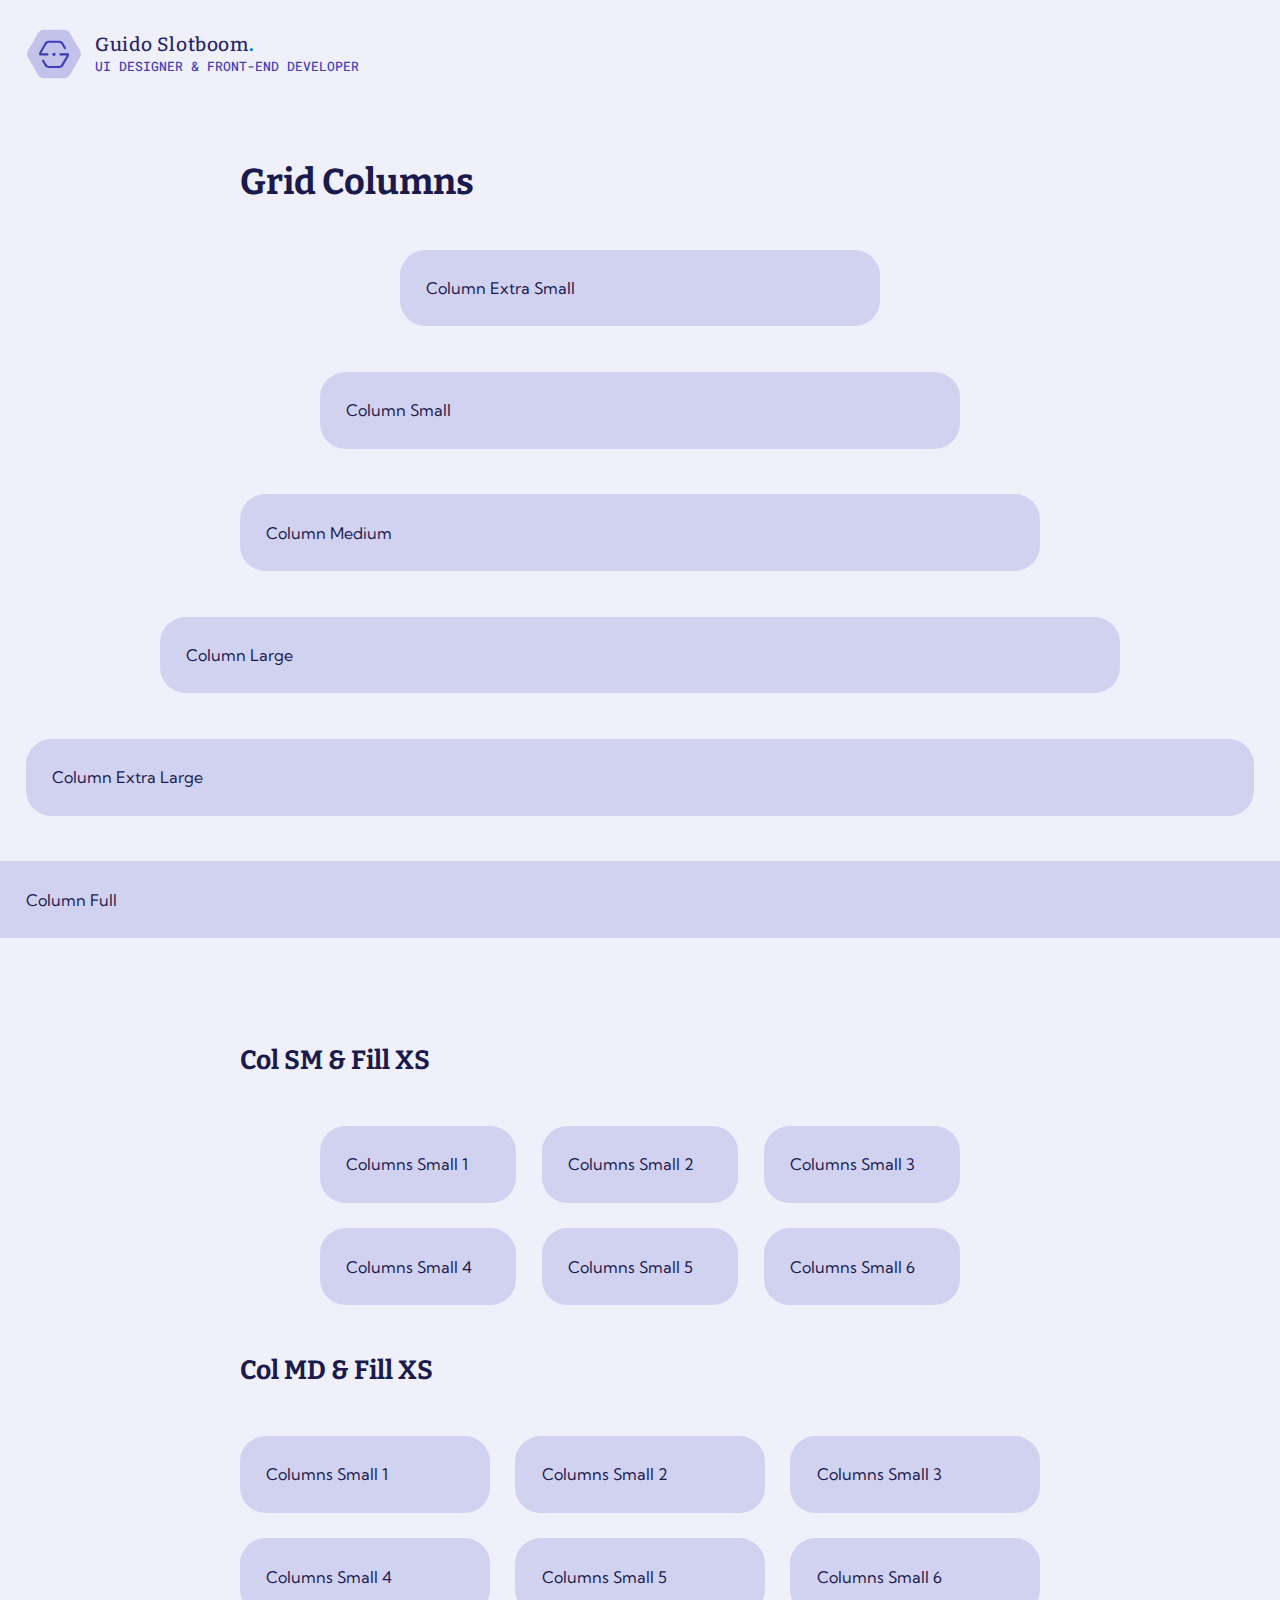
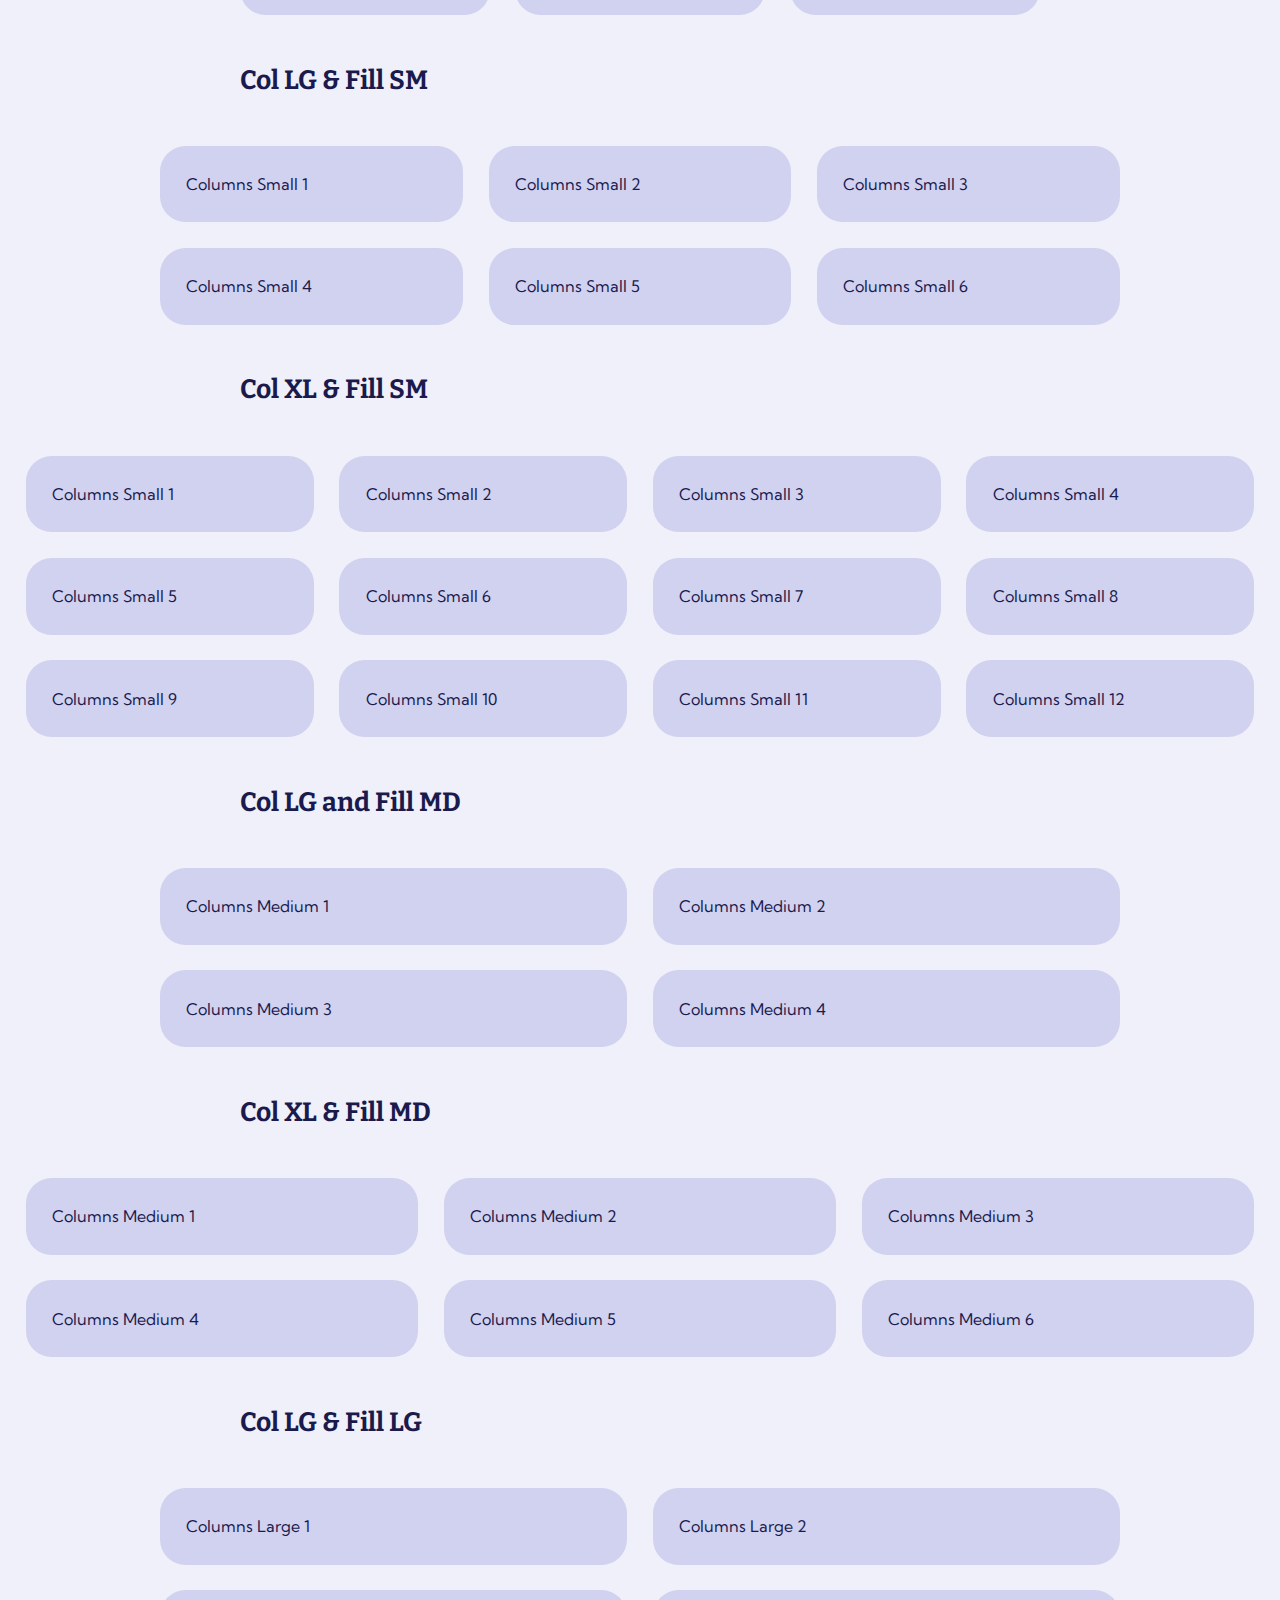
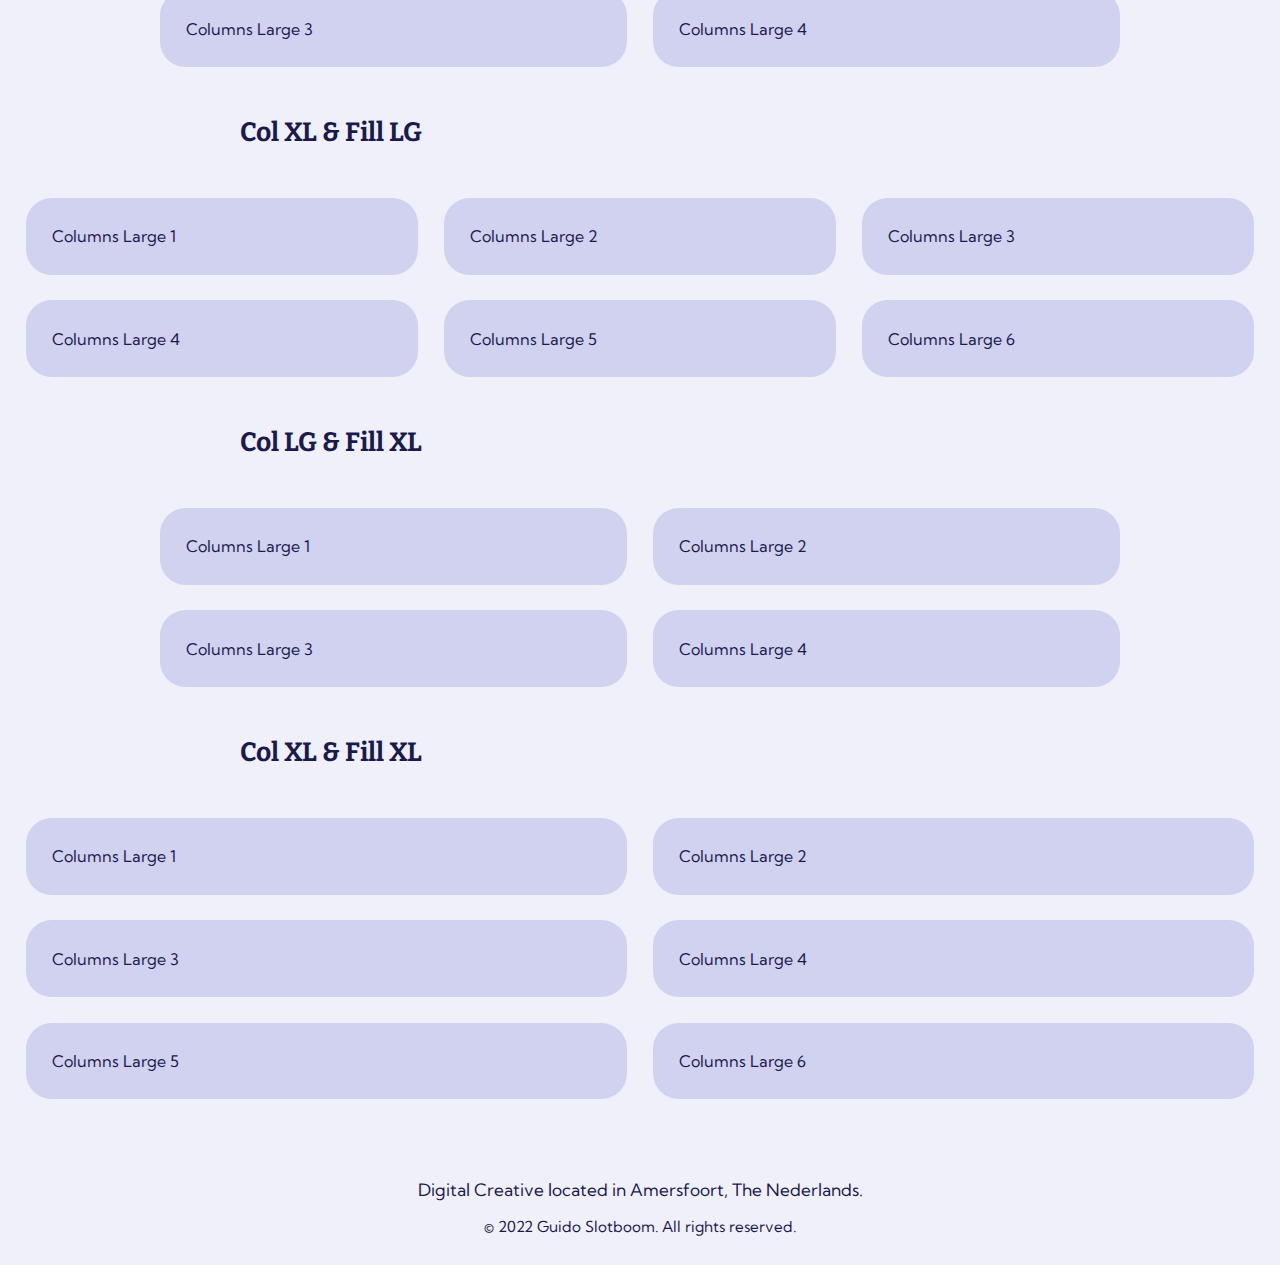
==== columns.html @ 9e8f70da "Add inner grid and columns classes" ====
<!DOCTYPE html>
<html>
<head>
    <meta charset="UTF-8" />
    <meta name="viewport" content="width=device-width, initial-scale=1">

    <title>guidoslotboom.github.io</title>
    <link rel="stylesheet" href="assets/css/reset.css">
    <link rel="stylesheet" href="assets/css/theme.css">
    <link rel="stylesheet" href="assets/css/style.css">
</head>
<body>
    <div class="blob">
        <div class="blob__element blob__element--large"></div>
    </div>
    <div class="blob">
        <div class="blob__element blob__element--small"></div>
    </div>
    <header class="page__header">
        <div class="header__wrapper grid-cols">
            <div class="col-xl">
                <a href="index.html" class="logo">
                    <div class="logo__shape">
                        <svg viewBox="0 0 64 64" fill="none" xmlns="http://www.w3.org/2000/svg">
                            <path d="M61.6906 28C63.1197 30.4752 63.1197 33.5248 61.6906 36L50.3094 55.7128C48.8803 58.188 46.2393 59.7128 43.3812 59.7128L20.6188 59.7128C17.7607 59.7128 15.1197 58.188 13.6906 55.7128L2.3094 36C0.880337 33.5248 0.880337 30.4752 2.3094 28L13.6906 8.28719C15.1197 5.81198 17.7607 4.28719 20.6188 4.28719L43.3812 4.28719C46.2393 4.28719 48.8803 5.81198 50.3094 8.28719L61.6906 28Z" class="hexagon"/>
                            <path d="M19.5103 39.5955L20.4695 41.2608L22.4678 44.7313C22.8358 45.3593 23.3625 45.8794 23.995 46.2395C24.6276 46.5996 25.3437 46.787 26.0715 46.7829H37.9017C38.6311 46.7831 39.3476 46.5911 39.979 46.2263C40.6105 45.8614 41.1347 45.3366 41.4988 44.7046L44.4563 39.5822L47.4405 34.4864C47.8078 33.8554 48.0009 33.1382 48.0001 32.4081H39.2606" class="stroke"/>
                            <path d="M44.4632 25.2207L43.444 23.4089L41.5256 20.0783C41.1615 19.4463 40.6374 18.9215 40.0059 18.5566C39.3744 18.1918 38.6579 17.9998 37.9286 18H26.0717C25.3424 17.9998 24.6259 18.1918 23.9944 18.5566C23.3629 18.9215 22.8387 19.4463 22.4747 20.0783L19.5171 25.2074L16.5595 30.3298C16.1932 30.9612 16.0002 31.6782 16 32.4081H24.7128" class="stroke"/>
                            <path d="M31.9869 33.0742C32.3548 33.0742 32.653 32.776 32.653 32.4081C32.653 32.0402 32.3548 31.742 31.9869 31.742C31.619 31.742 31.3208 32.0402 31.3208 32.4081C31.3208 32.776 31.619 33.0742 31.9869 33.0742Z" class="stroke"/>
                            <path d="M31.987 33.7404C32.7228 33.7404 33.3193 33.1439 33.3193 32.4081C33.3193 31.6723 32.7228 31.0759 31.987 31.0759C31.2512 31.0759 30.6548 31.6723 30.6548 32.4081C30.6548 33.1439 31.2512 33.7404 31.987 33.7404Z" class="dot"/>
                        </svg>                          
                    </div>
                    <div class="logo__text">
                        <span>Guido<br> Slotboom<strong>.</strong></span>
                        <span>UI Designer &amp; Front-end Developer</span>
                    </div>
                </a>
            </div>
        </div>
    </header>
    <main class="page__content">
        <div class="content__wrapper grid-cols">
            <div>
                <h2>Grid Columns</h2>
            </div>
            <div class="col-xs bg-color">Column Extra Small</div>
            <div class="col-sm bg-color">Column Small</div>
            <div class="bg-color">Column Medium</div>
            <div class="col-lg bg-color">Column Large</div>
            <div class="col-xl bg-color">Column Extra Large</div>
            <div class="col-full bg-color">Column Full</div>
        </div>
        <div class="content__wrapper grid-cols">
            <div>
                <h4>Col SM &amp; Fill XS</h4>
            </div>
            <div class="col-sm">
                <div class="inner-grid-cols cols-fill cols-xs">
                    <div class="bg-color">Columns Small 1</div>
                    <div class="bg-color">Columns Small 2</div>
                    <div class="bg-color">Columns Small 3</div>
                    <div class="bg-color">Columns Small 4</div>
                    <div class="bg-color">Columns Small 5</div>
                    <div class="bg-color">Columns Small 6</div>
                </div>
            </div>
            <div>
                <h4>Col MD &amp; Fill XS</h4>
            </div>
            <div>
                <div class="inner-grid-cols cols-fill cols-xs">
                    <div class="bg-color">Columns Small 1</div>
                    <div class="bg-color">Columns Small 2</div>
                    <div class="bg-color">Columns Small 3</div>
                    <div class="bg-color">Columns Small 4</div>
                    <div class="bg-color">Columns Small 5</div>
                    <div class="bg-color">Columns Small 6</div>
                </div>
            </div>
            <div>
                <h4>Col LG &amp; Fill SM</h4>
            </div>
            <div class="col-lg">
                <div class="inner-grid-cols cols-fill cols-sm">
                    <div class="bg-color">Columns Small 1</div>
                    <div class="bg-color">Columns Small 2</div>
                    <div class="bg-color">Columns Small 3</div>
                    <div class="bg-color">Columns Small 4</div>
                    <div class="bg-color">Columns Small 5</div>
                    <div class="bg-color">Columns Small 6</div>
                </div>
            </div>
            <div>
                <h4>Col XL &amp; Fill SM</h4>
            </div>
            <div class="col-xl">
                <div class="inner-grid-cols cols-fill cols-sm">
                    <div class="bg-color">Columns Small 1</div>
                    <div class="bg-color">Columns Small 2</div>
                    <div class="bg-color">Columns Small 3</div>
                    <div class="bg-color">Columns Small 4</div>
                    <div class="bg-color">Columns Small 5</div>
                    <div class="bg-color">Columns Small 6</div>
                    <div class="bg-color">Columns Small 7</div>
                    <div class="bg-color">Columns Small 8</div>
                    <div class="bg-color">Columns Small 9</div>
                    <div class="bg-color">Columns Small 10</div>
                    <div class="bg-color">Columns Small 11</div>
                    <div class="bg-color">Columns Small 12</div>
                </div>
            </div>
            <div>
                <h4>Col LG and Fill MD</h4>
            </div>
            <div class="col-lg">
                <div class="inner-grid-cols cols-fill cols-md">
                    <div class="bg-color">Columns Medium 1</div>
                    <div class="bg-color">Columns Medium 2</div>
                    <div class="bg-color">Columns Medium 3</div>
                    <div class="bg-color">Columns Medium 4</div>
                </div>
            </div>
            <div>
                <h4>Col XL &amp; Fill MD</h4>
            </div>
            <div class="col-xl">
                <div class="inner-grid-cols cols-fill cols-md">
                    <div class="bg-color">Columns Medium 1</div>
                    <div class="bg-color">Columns Medium 2</div>
                    <div class="bg-color">Columns Medium 3</div>
                    <div class="bg-color">Columns Medium 4</div>
                    <div class="bg-color">Columns Medium 5</div>
                    <div class="bg-color">Columns Medium 6</div>
                </div>
            </div>
            <div>
                <h4>Col LG &amp; Fill LG</h4>
            </div>
            <div class="col-lg">
                <div class="inner-grid-cols cols-fill cols-lg">
                    <div class="bg-color">Columns Large 1</div>
                    <div class="bg-color">Columns Large 2</div>
                    <div class="bg-color">Columns Large 3</div>
                    <div class="bg-color">Columns Large 4</div>
                </div>
            </div>
            <div>
                <h4>Col XL &amp; Fill LG</h4>
            </div>
            <div class="col-xl">
                <div class="inner-grid-cols cols-fill cols-lg">
                    <div class="bg-color">Columns Large 1</div>
                    <div class="bg-color">Columns Large 2</div>
                    <div class="bg-color">Columns Large 3</div>
                    <div class="bg-color">Columns Large 4</div>
                    <div class="bg-color">Columns Large 5</div>
                    <div class="bg-color">Columns Large 6</div>
                </div>
            </div>
            <div>
                <h4>Col LG &amp; Fill XL</h4>
            </div>
            <div class="col-lg">
                <div class="inner-grid-cols cols-fill cols-xl">
                    <div class="bg-color">Columns Large 1</div>
                    <div class="bg-color">Columns Large 2</div>
                    <div class="bg-color">Columns Large 3</div>
                    <div class="bg-color">Columns Large 4</div>
                </div>
            </div>
            <div>
                <h4>Col XL &amp; Fill XL</h4>
            </div>
            <div class="col-xl">
                <div class="inner-grid-cols cols-fill cols-xl">
                    <div class="bg-color">Columns Large 1</div>
                    <div class="bg-color">Columns Large 2</div>
                    <div class="bg-color">Columns Large 3</div>
                    <div class="bg-color">Columns Large 4</div>
                    <div class="bg-color">Columns Large 5</div>
                    <div class="bg-color">Columns Large 6</div>
                </div>
            </div>
        </div>
    </main>
    <footer class="page__footer">
        <div class="footer__wrapper grid-cols text-center">
            <div class="wrapper__inner text-sm">
                <p>Digital Creative located in Amersfoort, The Nederlands.</p>
            </div>
            <div class="wrapper__inner text-xs">
                <p>&copy; 2022 Guido Slotboom. All rights reserved.</p>
            </div>
        </div>
    </footer>
    <script src="assets/javascript/tabs.js"></script>
</body>
</html>
---- assets/css/theme.css ----
@layer base {

    :root {

        /*** Colors ***/

        --hue-primary: 240;
        --saturation-primary: 50%;
        --saturation: 100%;

        /*** Font Families ***/

        --font-primary: "Kumbh Sans", "Arial", sans-serif;
        --font-secondary: "Bitter", "Georgia", serif;
        --font-monospace: "Roboto Mono", "Courier New", monospace;

        /*** Font Sizes ***/

        --font-size: clamp(1.125rem, 1.5vw, 1.375rem);     /* 18px - 22px */
        --font-size-xs: calc(var(--font-size) - 0.25rem);   /* 14px - 18px */
        --font-size-sm: calc(var(--font-size) - 0.125rem);  /* 16px - 20px */
        --font-size-lg: calc(var(--font-size) + 0.125rem);  /* 20px - 24px */
        --font-size-xl: calc(var(--font-size) + 0.25rem);   /* 22px - 26px */

        /*** Responsive Sizes ***/

        --respon-val: 0.25rem;
        --respon-size-5xs: clamp(0.25rem, calc(var(--respon-val) + 0.25vw), 0.5rem);   /* 4px - 8px */
        --respon-size-4xs: clamp(0.5rem, calc(var(--respon-val) + 0.5vw), 0.75rem);    /* 8px - 12px */
        --respon-size-3xs: clamp(0.75rem, calc(var(--respon-val) + 0.75vw), 1rem);     /* 12px - 16px */
        --respon-size-2xs: clamp(1rem, calc(var(--respon-val) + 1vw), 1.25rem);        /* 16px - 20px */
        --respon-size-xs: clamp(1.125rem, calc(var(--respon-val) + 1.25vw), 1.5rem);   /* 18px - 24px */
        --respon-size-sm: clamp(1.25rem, calc(var(--respon-val) + 1.5vw), 1.75rem);    /* 20px - 28px */
        --respon-size-md: clamp(1.5rem, calc(var(--respon-val) + 1.75vw), 2rem);       /* 24px - 32px */
        --respon-size-lg: clamp(1.75rem, calc(var(--respon-val) + 2vw), 2.25rem);      /* 28px - 36px */
        --respon-size-xl: clamp(2rem, calc(var(--respon-val) + 2.5vw), 2.75rem);       /* 32px - 44px */
        --respon-size-2xl: clamp(2.25rem, calc(var(--respon-val) + 3.25vw), 3.5rem);   /* 36px - 56px */
        --respon-size-3xl: clamp(2.5rem, calc(var(--respon-val) + 4.25vw), 4.5rem);    /* 40px - 72px */
        --respon-size-4xl: clamp(3rem, calc(var(--respon-val) + 5.75vw), 6rem);        /* 48px - 96px */
        --respon-size-5xl: clamp(3.75rem, calc(var(--respon-val) + 7.75vw), 8rem);     /* 60px - 128px */

        /*** Proportional & Adaptive Sizes ***/

        --size-min: 1.25rem;
        --size-val: 2vw;
        --size-max: 2rem;
        --size: clamp(var(--size-min), var(--size-val), var(--size-max));

        --equal-size-xs: calc(var(--size) * 0.5);   /* 10px - 16px */
        --equal-size-sm: calc(var(--size) * 0.75);  /* 15px - 24px */
        --equal-size-md: var(--size);               /* 20px - 32px */
        --equal-size-lg: calc(var(--size) * 1.5);   /* 30px - 48px */
        --equal-size-xl: calc(var(--size) * 2);     /* 40px - 64px */

        --adapt-size-xs: clamp(var(--size-min), calc(var(--size-val) * 0.75), calc(var(--size-max) * 0.75));  /* 20px - 24px */
        --adapt-size-sm: clamp(var(--size-min), var(--size-val), var(--size-max));                            /* 20px - 32px */
        --adapt-size-md: clamp(var(--size-min), calc(var(--size-val) * 1.5), calc(var(--size-max) * 1.5));    /* 20px - 48px */
        --adapt-size-lg: clamp(var(--size-min), calc(var(--size-val) * 2), calc(var(--size-max) * 2));        /* 20px - 64px */
        --adapt-size-xl: clamp(var(--size-min), calc(var(--size-val) * 3), calc(var(--size-max) * 3));        /* 20px - 96px */
    }

    @media (prefers-color-scheme: dark) {
        :root {

            /*** Color HSL Values ***/

            --hue-secondary: 200;
            --hue-accent: 168;
            --lightness: 100%;

            /*** Color Scheme ***/

            --theme-base: hsl(var(--hue-primary), var(--saturation-primary), 8%);
            --theme-subtle: hsl(var(--hue-primary), var(--saturation-primary), 12%);
            --theme-forground: hsl(var(--hue-primary), var(--saturation-primary), 20%);
            --theme-contrast: hsl(var(--hue-primary), var(--saturation-primary), 96%);

            /*** Primary Color ***/

            --primary-10: hsl(var(--hue-primary), var(--saturation-primary), 92%);
            --primary-20: hsl(var(--hue-primary), var(--saturation-primary), 84%);
            --primary-30: hsl(var(--hue-primary), var(--saturation-primary), 72%);
            --primary-40: hsl(var(--hue-primary), var(--saturation-primary), 64%);
            --primary-50: hsl(var(--hue-primary), var(--saturation-primary), 40%);
            --primary-60: hsl(var(--hue-primary), var(--saturation-primary), 32%);
            --primary-70: hsl(var(--hue-primary), var(--saturation-primary), 24%);

            /*** Secondary Color ***/

            --secondary-10: hsl(var(--hue-secondary), var(--saturation), 64%);
            --secondary-20: hsl(var(--hue-secondary), var(--saturation), 48%);
            --secondary-30: hsl(var(--hue-secondary), var(--saturation), 36%);

            /*** Accent Color ***/

            --accent-10: hsl(var(--hue-accent), var(--saturation), 52%);
            --accent-20: hsl(var(--hue-accent), var(--saturation), 40%);
            --accent-30: hsl(var(--hue-accent), var(--saturation), 28%);
        }
    }

    @media (prefers-color-scheme: light) {
        :root {
            
            /*** Color HSL Values ***/

            --hue-secondary: 208;
            --hue-accent: 160;
            --lightness: 0%;

            /*** Color Scheme ***/

            --theme-base: hsl(var(--hue-primary), var(--saturation-primary), 96%);
            --theme-subtle: hsl(var(--hue-primary), var(--saturation-primary), 94%);
            --theme-forground: hsl(var(--hue-primary), var(--saturation-primary), 88%);
            --theme-contrast: hsl(var(--hue-primary), var(--saturation-primary), 20%);

            /*** Primary Color ***/

            --primary-10: hsl(var(--hue-primary), var(--saturation-primary), 28%);
            --primary-20: hsl(var(--hue-primary), var(--saturation-primary), 36%);
            --primary-30: hsl(var(--hue-primary), var(--saturation-primary), 48%);
            --primary-40: hsl(var(--hue-primary), var(--saturation-primary), 64%);
            --primary-50: hsl(var(--hue-primary), var(--saturation-primary), 76%);
            --primary-60: hsl(var(--hue-primary), var(--saturation-primary), 80%);
            --primary-70: hsl(var(--hue-primary), var(--saturation-primary), 84%);

            /*** Secondary Color ***/

            --secondary-10: hsl(var(--hue-secondary), var(--saturation), 36%);
            --secondary-20: hsl(var(--hue-secondary), var(--saturation), 44%);
            --secondary-30: hsl(var(--hue-secondary), var(--saturation), 52%);

            /*** Accent Color ***/

            --accent-10: hsl(var(--hue-accent), var(--saturation), 24%);
            --accent-20: hsl(var(--hue-accent), var(--saturation), 28%);
            --accent-30: hsl(var(--hue-accent), var(--saturation), 36%);
        }
    }
}
---- assets/css/style.css ----
@layer reset, base, layout, components, utilities, overrides;

@layer base {

    @font-face {
        font-display: swap;
        font-family: "Bitter";
        font-stretch: 100% 100%;
        font-style: normal;
        font-weight: 100 900;
        src: url("../fonts/bitter-variable-font-wght.woff2") format("woff2-variations");
    }

    @font-face {
        font-display: swap;
        font-family: "Bitter";
        font-stretch: 100% 100%;
        font-style: italic;
        font-weight: 100 900;
        src: url("../fonts/bitter-italic-variable-font-wght.woff2") format("woff2-variations");
    }

    @font-face {
        font-display: swap;
        font-family: "Kumbh Sans";
        font-stretch: 100% 100%;
        font-style: normal;
        font-weight: 100 900;
        src: url("../fonts/kumbh-sans-variable-font-wght.woff2") format("woff2-variations");
    }

    @font-face {
        font-display: swap;
        font-family: "Roboto Mono";
        font-stretch: 100% 100%;
        font-style: normal;
        font-weight: 100 900;
        src: url("../fonts/roboto-mono-variable-font_wght.woff2") format("woff2-variations");
    }

    body {
        background-color: var(--theme-base);
        color: var(--theme-contrast);
        font-family: var(--font-primary, sans-serif);
        font-size: 1rem;
        font-weight: 400;
        line-height: 1.5;
    }

    h1, h2, h3, h4, h5 ,h6 {
        font-family: var(--font-secondary, serif);
        font-weight: 700;
    }

    h1 {
        font-size: var(--respon-size-2xl);
    }

    h2 {
        font-size: var(--respon-size-xl);
    }

    h3 {
        font-size: var(--respon-size-lg);
    }

    h4 {
        font-size: var(--respon-size-md);
    }

    h5 {
        font-size: var(--respon-size-sm);
    }

    h6 {
        font-size: var(--respon-size-xs);
    }

    :is(a, li, p) {
        font-size: var(--font-size);
    }

    a:link,
    a:visited {
        color: var(--primary-30);
        display: inline-block;
        font-weight: 450;
        transition: color 100ms ease-in;
    }

    a:hover {
        color: var(--theme-contrast);
        text-underline-offset: 0.25rem;
    }

    a:focus {
        outline-color: var(--secondary-20);
        outline-width: 0.125rem;
    }

    blockquote {
        color: var(--primary-20);
        font-style: italic;   
    }

    figcaption {
        color: var(--primary-20);
        font-size: var(--font-size);
    }

    li {
        list-style-type: disc;
    }

    li::marker {
        color: var(--primary-40);
    }

    ol, ul {
        margin-left: var(--adapt-size-xs);
    }

    q {
        font-weight: 500;
    }

    ::selection {
        background-color: var(--theme-contrast);
        color: var(--theme-base);
    }
}

@layer layout {

    /*** Grid and Template Columns ***/

    .grid-cols {
        --col-min-width: 480px;
        --col-full: minmax(var(--equal-size-md), 1fr);
        --col-xs: min(var(--col-min-width), 100% - var(--equal-size-xl));
        --col-sm: minmax(0, 5rem);
        --col-md: minmax(0, 5rem);
        --col-lg: minmax(0, 5rem);
        --col-xl: minmax(0, 10rem);

        display: grid;
        grid-template-columns:
            [col-full-start] var(--col-full)
            [col-xl-start] var(--col-xl)
            [col-lg-start] var(--col-lg)
            [col-md-start] var(--col-md)
            [col-sm-start] var(--col-sm)
            [col-xs-start] var(--col-xs) [col-xs-end]
            var(--col-sm) [col-sm-end]
            var(--col-md) [col-md-end]
            var(--col-lg) [col-lg-end]
            var(--col-xl) [col-xl-end]
            var(--col-full) [col-full-end];
    }

    .grid-cols > *,
    .col-md {
        grid-column: col-md;
    }

    .col-xs {
        grid-column: col-xs;
    }

    .col-sm {
        grid-column: col-sm;
    }

    .col-lg {
        grid-column: col-lg;
    }

    .col-xl {
        grid-column: col-xl;
    }

    .col-full {
        grid-column: col-full;
    }

    /*** Inner Grid and Template Columns ***/

    .content__wrapper .inner-grid-cols {
        display: grid;
        gap: var(--adapt-size-sm);
        grid-template-columns: repeat(var(--column-repeat), minmax(min(var(--column-min), 100%), 1fr));
    }

    .inner-grid-cols.cols-fill {
        --column-repeat: auto-fill;
    }

    .inner-grid-cols.cols-fit {
        --column-repeat: auto-fit;
    }

    .inner-grid-cols.cols-xl {
        --column-min: 28rem;
    }

    .inner-grid-cols.cols-lg {
        --column-min: 24rem;
    }

    .inner-grid-cols.cols-md {
        --column-min: 20rem;
    }

    .inner-grid-cols.cols-sm {
        --column-min: 16rem;
    }

    .inner-grid-cols.cols-xs {
        --column-min: 12rem;
    }

    /*** Vertical margins in the Content Wrapper ***/

    .content__wrapper {
        row-gap: var(--respon-size-2xl);
    }

    .content__wrapper > div > * + *,
    .content__wrapper :is(ol, ul) {
        margin-top: var(--respon-size-xl);
    }

    .content__wrapper h1 + *,
    .content__wrapper p + a,
    .content__wrapper a + a {
        margin-top: var(--respon-size-md);
    }

    .content__wrapper > div > div + div {
        margin-top: 0;
    }
    
    .content__wrapper h2 + * {
        margin-top: var(--respon-size-xs);
    }
    
    .content__wrapper :is(h3, h4) + * {
        margin-top: var(--respon-size-2xs);
    }
    
    .content__wrapper :is(h5, h6) + *,
    .content__wrapper li + li {
        margin-top: var(--respon-size-3xs);
    }

    /*** Vertical paddings of the Wrappers ***/

    :is(.header__wrapper, .footer__wrapper) {
        padding-block: var(--respon-size-md);
    }

    .content__wrapper {
        padding-block: var(--adapt-size-lg);
    }

    /*** Header ***/

    /* .header__wrapper {
        border-top: clamp(0.25rem, 1vw, 0.375rem) solid var(--accent-20);
    } */

    .header__wrapper > div {
        align-items: center;
        display: flex;
        justify-content: space-between
    }

    /*** Footer ***/

    .footer__wrapper {
        display: flex;
        flex-direction: column;
        gap: var(--respon-size-3xs);
    }
}

@layer components {

    .button {
        color: var(--primary-30);
        transition: all 150ms ease-in;
    }

    .button:hover,
    .button:not(:has(span)):hover {
        color: var(--primary-10);
    }

    .button span {
        padding-inline: var(--respon-size-3xs);
        position: relative;
    }

    .button:has(span) {
        background-color: transparent;
        border-radius: 3rem;
        border-style: solid;
        border-width: 0.125rem;
        padding: var(--respon-size-3xs);
        position: relative;
        text-decoration: none;
    }

    .button:has(span):before {
        background-color: var(--button-background);
        border-radius: 3rem;
        content: " ";
        height: calc(100% - 0.25rem);
        left: 0;
        margin: 0.125rem;
        position: absolute;
        top: 0;
        transform: scale(0.75);
        transition: all 150ms ease-in;
        width: calc(100% - 0.25rem);
    }

    .button:has(span):is(:hover, :active):before {
        transform: scale(1);
    }

    /*** Button Primary ***/

    .button.color-primary {
        border-color: var(--primary-50);
        color: var(--primary-30);
    }

    .button.color-primary:has(span):hover {
        --button-background: var(--primary-50);
        border-color: var(--primary-50);
        color: var(--theme-contrast);
    }

    .button.color-primary:has(span):active {
        --button-background: var(--primary-60);
        border-color: var(--primary-60);
    }

    /*** Button Secondary ***/

    .button.color-secondary {
        border-color: var(--secondary-10);
        color: var(--secondary-10);
    }

    .button.color-secondary:has(span):hover {
        --button-background: var(--secondary-10);
        border-color: var(--secondary-10);
        color: var(--theme-base);
    }

    .button.color-secondary:has(span):active {
        --button-background: var(--secondary-20);
        border-color: var(--secondary-20);
        color: var(--theme-base);
    }

    /*** Button Accent ***/

    .button.color-accent {
        border-color: var(--accent-10);
        color: var(--accent-10);
    }

    .button.color-accent:has(span):hover {
        --button-background: var(--accent-10);
        border-color: var(--accent-10);
        color: var(--theme-base);
    }

    .button.color-accent:has(span):active {
        --button-background: var(--accent-20);
        border-color: var(--accent-20);
        color: var(--theme-base);
    }

    /*** Button Sizes ***/

    .button.size-sm {
        padding: var(--respon-size-4xs);
        font-size: var(--font-size-sm);
    }

    .button.size-md {
        padding: var(--respon-size-3xs);
        font-size: var(--font-size);
    }

    .button.size-lg {
        padding: var(--respon-size-2xs);
        font-size: var(--font-size-lg);
    }

    /*** Button Specific Styles ***/

    .button.style-stealth {
        border-color: transparent;
    }

    .button.style-stealth:has(span):hover {
        border-color: transparent;
        text-decoration: none;
    }

    .button.style-stealth:has(span):before {
        height: 100%;
        margin: 0;
        width: 100%;
    }

    /*** Logo ***/

    .logo {
        align-items: center;
        display: flex;
        gap: var(--respon-size-3xs);
        text-decoration: none;
        width: fit-content;
    }

    .logo :is(.stroke, .dot, .hexagon, .logo__text span, strong)  {
        transition: all 100ms ease-in;
    }

    .logo__shape svg {
        width: clamp(3.5rem, 4vw, 4rem);
    }

    .logo__shape .stroke {
        stroke: var(--primary-30);
        stroke-linecap: round;
        stroke-linejoin: round;
        stroke-width: 2.4;
    }

    .logo__shape .dot {
        fill: var(--primary-30);
    }

    .logo__shape .hexagon {
        fill: var(--primary-70);
    }

    .logo__text {
        display: flex;
        flex-direction: column;
    }

    .logo__text strong {
        color: var(--secondary-20);
    }

    .logo__text span:first-child {
        color: var(--primary-10);
        font-family: var(--font-secondary);
        font-size: clamp(1.125rem, 1.5vw, 1.5rem);
        font-weight: 500;
        letter-spacing: 0.0375rem;
        line-height: 1.25;
    }

    .logo__text span:last-child {
        color: var(--primary-30);
        font-family: var(--font-monospace);
        font-size: clamp(0.75rem, 1vw, 0.875rem);
        text-transform: uppercase;
    }

    .logo:hover .stroke {
        stroke: var(--primary-20);
    }

    .logo:hover .dot {
        fill: var(--primary-20);
    }

    .logo:hover .hexagon {
        fill: var(--primary-60);
    }

    .logo:hover strong {
        color: var(--secondary-10);
    }

    .logo:hover .logo__text span:first-child {
        color: var(--theme-contrast);
    }

    .logo:hover .logo__text span:last-child {
        color: var(--primary-20);
    }

    @media only screen and (min-width: 501px) {

        .logo__text span:first-child br {
            display: none;
        }
    }

    @media only screen and (max-width: 500px) {

        .logo__text span:last-child {
            display: none;
        }
    }

    /*** Showcase ***/

    .showcase {
        background-color: var(--theme-forground);
        border-radius: var(--adapt-size-sm);
        display: grid;
        grid-template-rows: 1fr max-content;
        overflow: auto;
        transition: background 100ms ease-in;
    }

    .showcase:hover {
        background-color: var(--primary-70);
    }

    .showcase:active {
        background-color: var(--primary-60);
    }

    .showcase__text {
        padding: var(--adapt-size-md);
    }

    .showcase__text h3 {
        color: var(--primary-10);
        font-size: var(--font-size-xs);
    }

    .showcase__text h4 {
        font-size: clamp(1.5rem, 2vw, 2rem);
        margin-top: 0.25rem;
    }

    .showcase__text ul {
        display: flex;
        flex-direction: row;
        margin-left: 0;
    }
    
    .showcase__text ul li {
        color: var(--primary-30);
        font-family: var(--font-monospace);
        font-size: var(--respon-size-3xs);
        list-style: none;
        margin: 0;
        text-transform: uppercase;
    }

    .showcase__text ul li:not(:last-child):after {
        content: ", ";
    }

    .showcase__image {
        padding-left: var(--adapt-size-md);
    }

    .showcase__image img {
        aspect-ratio: 16 / 10;
        object-fit: contain;
        width: 100%;
    }

    /*** Scroll Slider, Oh Snap! ***/

    .scroll-snap-x {
        display: flex;
        overflow-x: auto;
        overscroll-behavior-x: contain;
        scroll-snap-type: x mandatory;
    }

    .scroll-snap-x > * {
        flex-shrink: 0;
        scroll-snap-align: start;
        scroll-snap-stop: always;
    }

    .scroll-showcases {
        gap: var(--adapt-size-sm);
        padding-inline: var(--adapt-size-sm);
        padding-block-end: var(--adapt-size-sm);
        scroll-padding: var(--adapt-size-sm);
    }

    .scroll-showcases > * {
        inline-size: min(480px,100%);
    }

    /*** Tabs ***/

    .tabs {
        background-color: var(--theme-subtle);
        display: flex;
    }

    .tab__list {
        display: flex;
        gap: var(--equal-size-sm);
    }

    .tab__list button {
        align-items: center;
        background-color: transparent;
        border: none;
        border-radius: calc(var(--equal-size-xs) - 0.25rem);
        color: var(--primary-30);
        display: grid;
        font-family: var(--font-secondary);
        font-size: var(--font-size-xs);
        font-weight: 700;
        gap: var(--equal-size-sm);
        padding: var(--equal-size-xs) var(--equal-size-sm);
        transition: color 100ms ease-in, background 100ms ease-in;
    }

    .tab__list button[aria-selected="true"] {
        background-color: var(--theme-forground);
        color: var(--primary-10);
    }

    .tab__list button:hover {
        background-color: var(--primary-70);
        color: var(--theme-contrast);
    }

    .tab__list button:active {
        background-color: var(--theme-forground);
        color: var(--primary-30);
    }

    .tab__list button figure {
        width: 96px;
    }

    .tab__panel {
        align-items: center;
        background-color: var(--theme-forground);
        display: flex;
        margin-top: 0;
        padding: var(--adapt-size-lg);
    }

    @media only screen and (min-width: 961px) {
        
        .tabs {
            border-radius: var(--equal-size-sm);
            flex-direction: row;
            gap: var(--equal-size-xs);
            grid-column: col-xl;
            padding: var(--equal-size-xs);
        }

        :is(.tab__list, .tab__panel) {
            border-radius: var(--equal-size-xs);
        }

        .tab__list {
            flex-direction: column;
            padding: var(--equal-size-xs);
        }

        .tab__list button {
            grid-template-columns: 1fr minmax(120px, 1fr);
        }
    }

    @media only screen and (max-width: 960px) {
        
        .tabs {
            flex-direction: column;
            grid-column: col-full;
        }

        .tab__list {
            align-self: center;
            flex-direction: row;
            max-width: 100%; /* fix for scroll-snap & align-self */
            overflow-x: auto;
            padding: var(--equal-size-xs);
        }

        .tab__list button span {
            width: max-content;
        }

        .tab__list button figure {
            display: none;
        }
    }

    /*** Tab SVGs ***/

    .tab__list button .stroke {
        stroke-linecap: round;
        stroke-linejoin: round;
        stroke-width: 2;
    }

    .tab__list button .stroke-dasharray {
        stroke-dasharray: 4 4;
    }

    .tab__list button .fill-dark {
        fill: var(--primary-50);
    }

    .tab__list button .stroke-dark {
        stroke: var(--primary-50);
    }

    .tab__list button .fill-light {
        fill: var(--primary-30);
    }

    .tab__list button .stroke-light {
        stroke: var(--primary-30);
    }

    .tab__list button[aria-selected="true"] .fill-dark,
    .tab__list button:hover .fill-dark {
        fill: var(--primary-40);
    }

    .tab__list button[aria-selected="true"] .stroke-dark,
    .tab__list button:hover .stroke-dark {
        stroke: var(--primary-40);
    }

    .tab__list button[aria-selected="true"] .fill-light,
    .tab__list button:hover .fill-light {
        fill: var(--theme-contrast);
    }

    .tab__list button[aria-selected="true"] .stroke-light,
    .tab__list button:hover .stroke-light {
        stroke: var(--theme-contrast);
    }

    /*** Dock ***/

    .dock {
        background-color: var(--primary-70);
        border: 1px solid hsla(0, 0%, var(--lightness), 0.05);
        border-radius: var(--respon-size-2xs);
        display: inline-flex;
        gap: var(--respon-size-4xs);
        margin-left: 0;
        padding: 0.5rem;
    }

    .dock__item {
        height: calc(var(--respon-size-sm) * 2);
        list-style: none;
        margin: 0;
        position: relative;
        transition: all 100ms ease-in;
        width: calc(var(--respon-size-sm) * 2);
    }

    .dock__item figure {
        display: flex;
        justify-content: center;
    }

    .dock__item img {
        border-radius: var(--respon-size-4xs);
        transition: all 100ms ease-in;
        width: 100%;
        z-index: 1;
    }

    .dock__item figcaption {
        background-color: var(--primary-10);
        border-radius: 0.25rem;
        color: var(--primary-70);
        font-size: 1rem;
        margin: 0;
        opacity: 0;
        padding: 0.125rem 0.375rem;
        position: absolute;
        transform: translateY(-50%);
        transition: all 100ms ease-in;
    }

    .dock__item img:hover {
        transform: scale(1.1428) translateY(-6%);
    }

    .dock__item img:hover + figcaption {
        opacity: 1;
        transform: translateY(-150%);
    }

    /*** Blob ***/

    .blob {
        overflow-x: hidden;
        position: absolute;
        right: 0;
        top: 0;
    }
    
    .blob__element {
        animation: blob-morph 7s ease-in-out infinite both;
        border-radius: 64% 56% 48% 72% / 64% 44% 76% 60%;
        height: 100%;
        position: absolute;
        width: 100%;
    }
    
    .blob:has(.blob__element--small) {
        filter: blur(calc(24px + 4vw));
        height: max(24vw, 168px);
        width: max(28vw, 192px);
    }

    .blob:has(.blob__element--large) {
        filter: blur(calc(12px + 6vw));
        height: max(52vw, 336px);
        width: max(56vw, 360px);
    }
    
    .blob__element--small {
        animation-direction: alternate;
        right: -20%;
        top: -28%;
    }
    
    .blob__element--large {
        animation-direction: alternate-reverse;
        right: -32%;
        top: -44%;
    }

    @media (prefers-color-scheme: dark) {
        .blob__element--small {
            background-color: var(--secondary-30);
        }

        .blob__element--large {
            background-color: var(--primary-60);
        }
    }
    
    @keyframes blob-morph {
        0%{
            border-radius: 64% 56% 48% 72% / 64% 44% 76% 60%;
            filter: brightness(0.9);
        } to {
            border-radius: 72% 48%;
            filter: brightness(1);
        }
    }

    /*** Splashscreen ***/

    .page__content :has(.wrapper__splash) {
        height: 100vh;
    }

    .wrapper__splash {
        align-items: center;
        display: flex;
        flex-direction: column;
        gap: var(--respon-size-4xs);
        justify-content: center;
        text-align: center;
    }

    .wrapper__splash h1 {
        font-size: var(--respon-size-4xl);
        letter-spacing: 0.0375rem;
    }

    .wrapper__splash h1 span {
        color: var(--secondary-10);
    }

    .wrapper__splash h2 {
        color: var(--primary-30);
        font-family: var(--font-monospace);
        font-size: var(--font-size-lg);
        font-weight: 500;
        margin-top: 0;
        text-transform: uppercase;
    }

    /*** Figure with Image & Figcaption ***/

    figure:has(img + figcaption) {
        display: flex;
        flex-wrap: wrap;
        justify-content: center;
    }
    
    figure:has(img + figcaption) img {
        border-radius: var(--adapt-size-sm);
    }
    
    figure:has(img + figcaption) figcaption {
        margin-inline: var(--adapt-size-sm);
        margin-top: var(--adapt-size-xs);
    }

    /*** Figure with Blockquote & Figcaption ***/

    figure:has(blockquote + figcaption) blockquote p {
        font-family: var(--font-secondary);
        font-size: var(--respon-size-md);
        font-weight: 700;
    }

    figure:has(blockquote + figcaption) blockquote p:before {
        content: '“';
        margin-inline-end: 0.25rem;
    }

    figure:has(blockquote + figcaption) blockquote p:after {
        content: '”';
        margin-inline-start: 0.125rem;
    }
    
    figure:has(blockquote + figcaption) figcaption {
        font-size: var(--font-size-sm);
        margin-top: var(--respon-size-3xs);
    }
}

@layer utilities {

    /*** Header Sizes ***/

    .heading-2xs {
        font-size: var(--heading-size-2xs);
    }

    .heading-xs {
        font-size: var(--heading-size-xs);
    }

    .heading-sm {
        font-size: var(--heading-size-sm);
    }

    .heading-md {
        font-size: var(--heading-size);
    }

    .heading-lg {
        font-size: var(--heading-size-lg);
    }

    .heading-xl {
        font-size: var(--heading-size-xl);
    }

    .heading-2xl {
        font-size: var(--heading-size-2xl);
    }

    /*** Text Sizes ***/

    .text-xs,
    .text-xs :is(a, p) {
        font-size: var(--font-size-xs);
    }

    .text-sm,
    .text-sm :is(a, p) {
        font-size: var(--font-size-sm);
    }

    .text-md,
    .text-md :is(a, p) {
        font-size: var(--font-size);
    }

    .text-lg,
    .text-lg :is(a, p) {
        font-size: var(--font-size-lg);
    }

    .text-xl,
    .text-xl :is(a, p) {
        font-size: var(--font-size-xl);
    }

    /*** Text Align ***/

    .text-left {
        text-align: left;
    }

    .text-center {
        text-align: center;
    }

    .text-right {
        text-align: right;
    }

    .text-start {
        text-align: start;
    }

    .text-end {
        text-align: end;
    }

    /*** Background Color ***/

    .bg-color {
        background-color: var(--theme-forground);
        border-radius: var(--equal-size-md);
        padding: var(--respon-size-md);
    }

    .bg-color .bg-color {
        background-color: var(--primary-60);
        border-radius: var(--equal-size-xs);
    }
}

@layer overrides {

    /*** Full Column doesn't like a radius =) ***/

    .col-full.bg-color {
        border-radius: unset;
    }

    /*** Position page elements above the blobs ***/

    :is(.page__header, .page__content, .page__footer) {
        position: relative;
    }
}
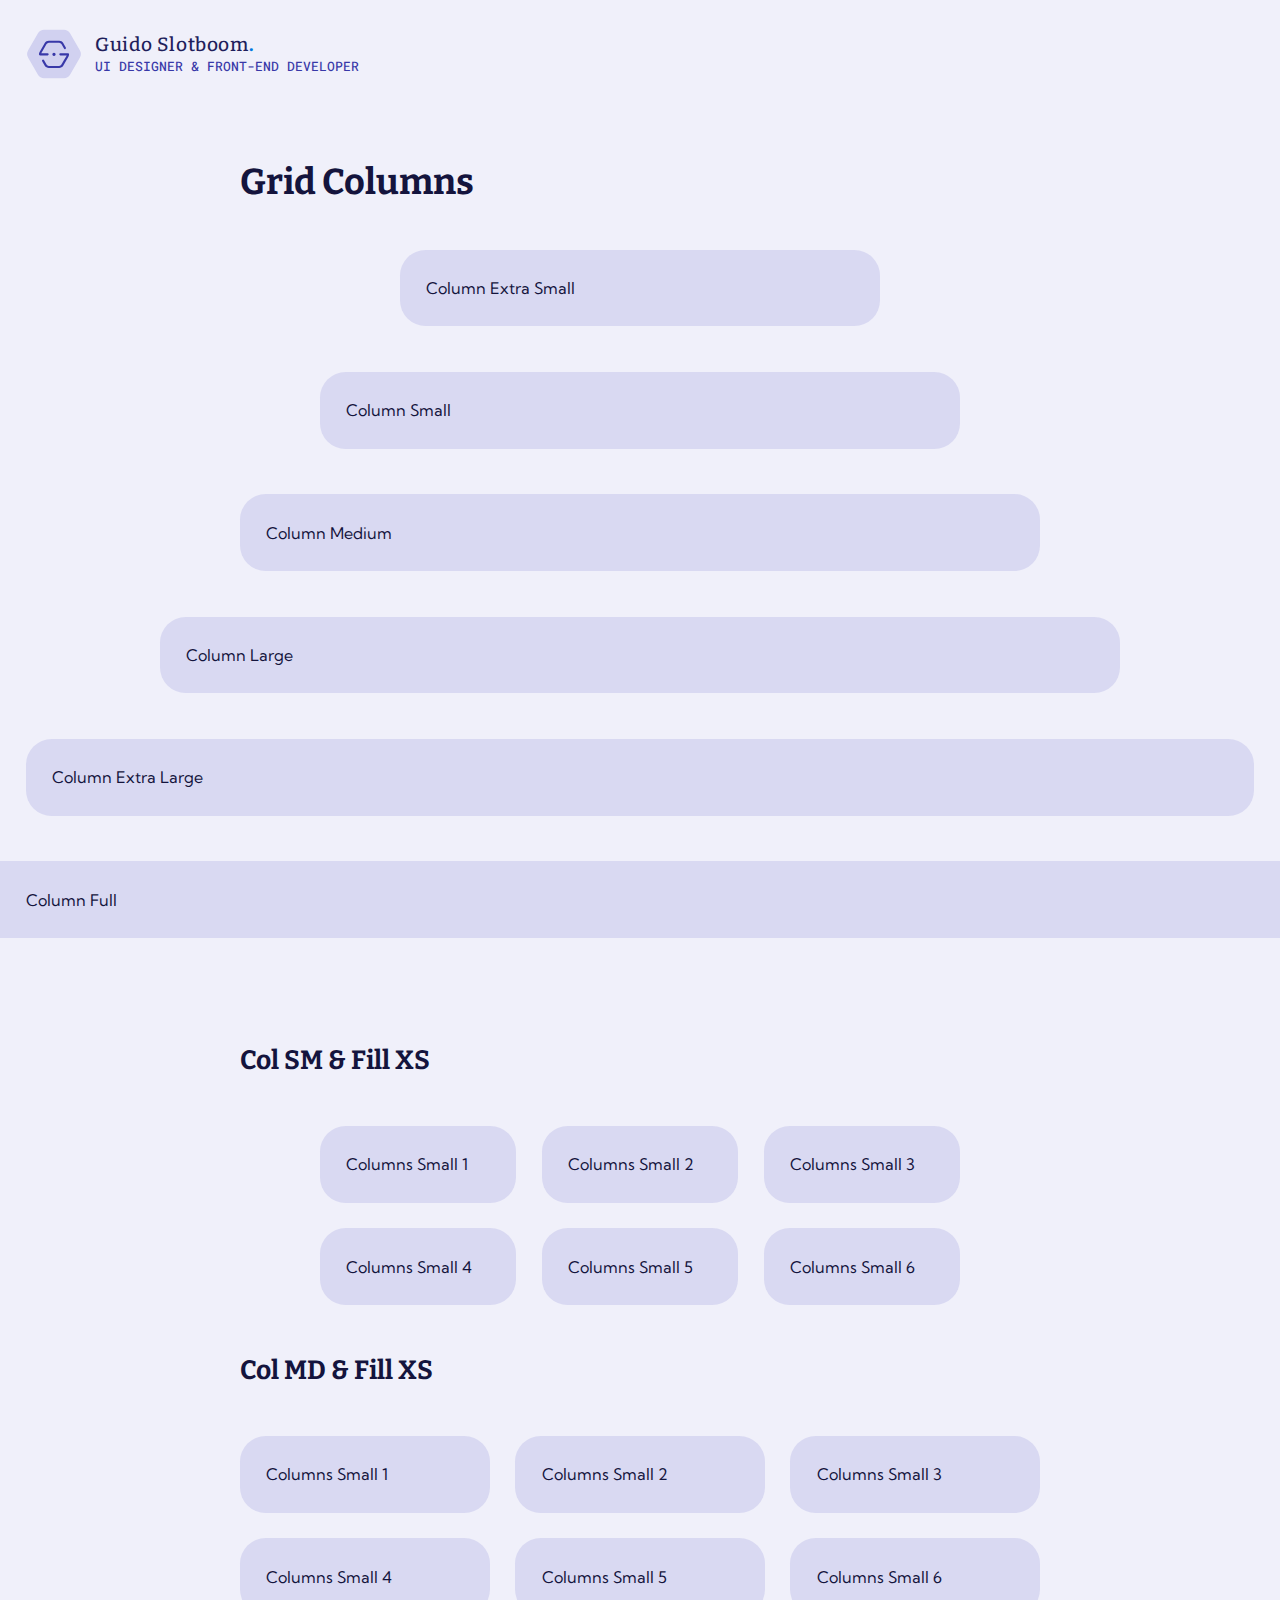
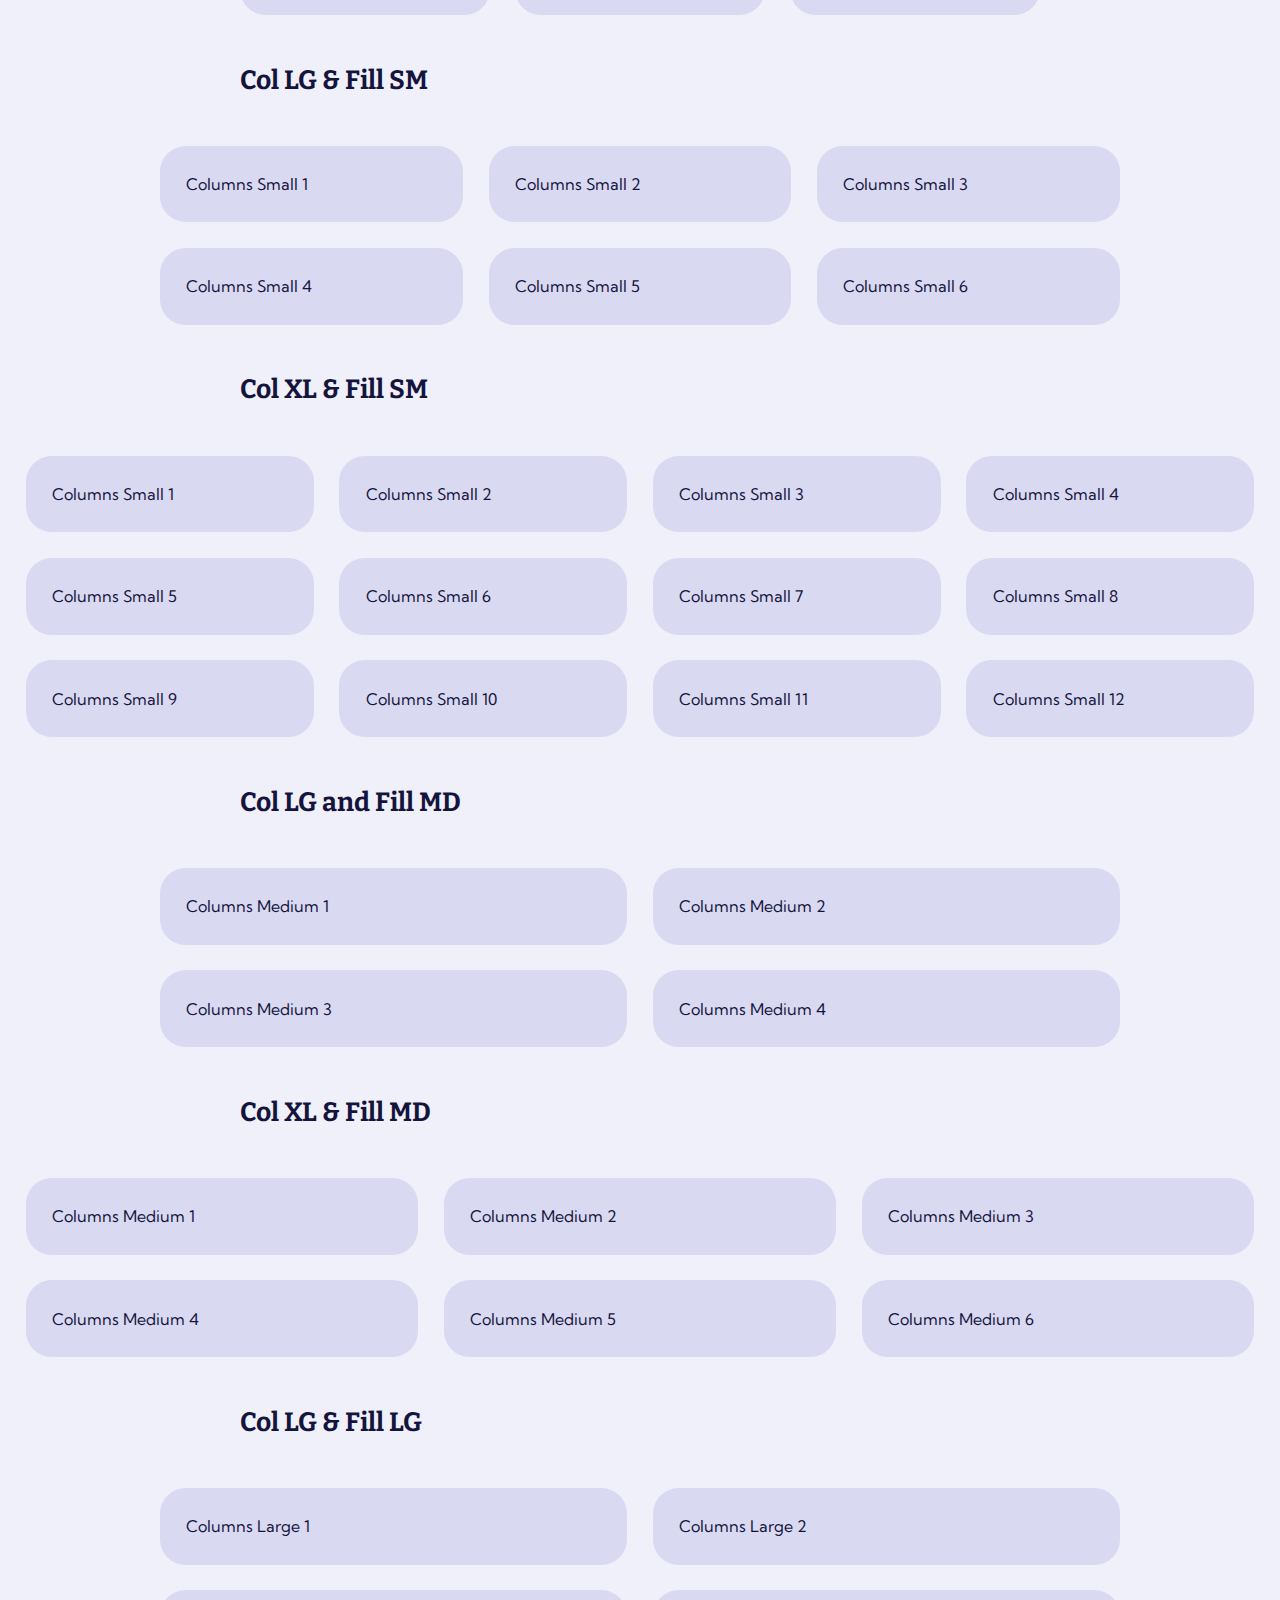
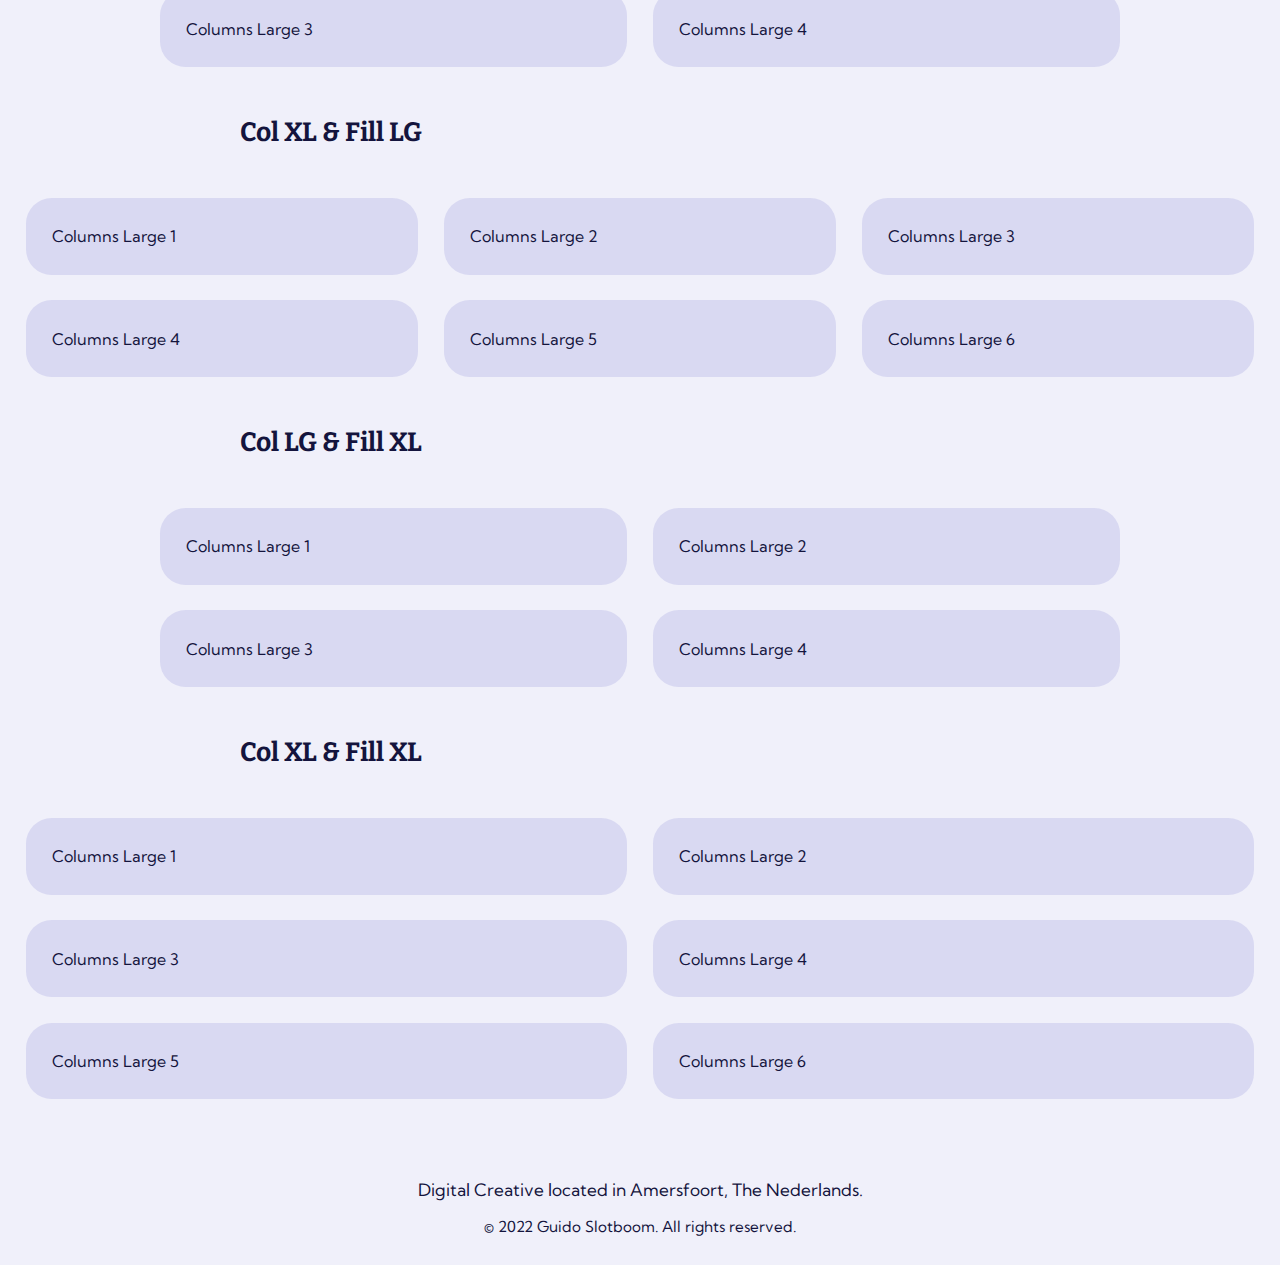
==== commit 69744d1d: "Removed blob elements" ====
--- a/columns.html
+++ b/columns.html
@@ -10,12 +10,6 @@
     <link rel="stylesheet" href="assets/css/style.css">
 </head>
 <body>
-    <div class="blob">
-        <div class="blob__element blob__element--large"></div>
-    </div>
-    <div class="blob">
-        <div class="blob__element blob__element--small"></div>
-    </div>
     <header class="page__header">
         <div class="header__wrapper grid-cols">
             <div class="col-xl">
--- a/assets/css/theme.css
+++ b/assets/css/theme.css
@@ -8,6 +8,9 @@
         --saturation-primary: 50%;
         --saturation: 100%;
 
+        --white: 0, 0%, 100%;
+        --black: 0, 0%, 0%;
+
         /*** Font Families ***/
 
         --font-primary: "Kumbh Sans", "Arial", sans-serif;
@@ -16,7 +19,7 @@
 
         /*** Font Sizes ***/
 
-        --font-size: clamp(1.125rem, 1.5vw, 1.375rem);     /* 18px - 22px */
+        --font-size: clamp(1.125rem, 1.5vw, 1.375rem);      /* 18px - 22px */
         --font-size-xs: calc(var(--font-size) - 0.25rem);   /* 14px - 18px */
         --font-size-sm: calc(var(--font-size) - 0.125rem);  /* 16px - 20px */
         --font-size-lg: calc(var(--font-size) + 0.125rem);  /* 20px - 24px */
@@ -57,6 +60,14 @@
         --adapt-size-md: clamp(var(--size-min), calc(var(--size-val) * 1.5), calc(var(--size-max) * 1.5));    /* 20px - 48px */
         --adapt-size-lg: clamp(var(--size-min), calc(var(--size-val) * 2), calc(var(--size-max) * 2));        /* 20px - 64px */
         --adapt-size-xl: clamp(var(--size-min), calc(var(--size-val) * 3), calc(var(--size-max) * 3));        /* 20px - 96px */
+
+        /*** Transitions Values ***/
+        --duration-1: 100ms;
+        --duration-2: 150ms;
+        --duration-3: 200ms;
+        --duration-4: 300ms;
+        --duration-5: 400ms;
+        --timing-function: ease-in-out;
     }
 
     @media (prefers-color-scheme: dark) {
@@ -79,7 +90,7 @@
 
             --primary-10: hsl(var(--hue-primary), var(--saturation-primary), 92%);
             --primary-20: hsl(var(--hue-primary), var(--saturation-primary), 84%);
-            --primary-30: hsl(var(--hue-primary), var(--saturation-primary), 72%);
+            --primary-30: hsl(var(--hue-primary), var(--saturation-primary), 76%);
             --primary-40: hsl(var(--hue-primary), var(--saturation-primary), 64%);
             --primary-50: hsl(var(--hue-primary), var(--saturation-primary), 40%);
             --primary-60: hsl(var(--hue-primary), var(--saturation-primary), 32%);
@@ -112,18 +123,18 @@
 
             --theme-base: hsl(var(--hue-primary), var(--saturation-primary), 96%);
             --theme-subtle: hsl(var(--hue-primary), var(--saturation-primary), 94%);
-            --theme-forground: hsl(var(--hue-primary), var(--saturation-primary), 88%);
-            --theme-contrast: hsl(var(--hue-primary), var(--saturation-primary), 20%);
+            --theme-forground: hsl(var(--hue-primary), var(--saturation-primary), 90%);
+            --theme-contrast: hsl(var(--hue-primary), var(--saturation-primary), 16%);
 
             /*** Primary Color ***/
 
-            --primary-10: hsl(var(--hue-primary), var(--saturation-primary), 28%);
-            --primary-20: hsl(var(--hue-primary), var(--saturation-primary), 36%);
-            --primary-30: hsl(var(--hue-primary), var(--saturation-primary), 48%);
-            --primary-40: hsl(var(--hue-primary), var(--saturation-primary), 64%);
-            --primary-50: hsl(var(--hue-primary), var(--saturation-primary), 76%);
-            --primary-60: hsl(var(--hue-primary), var(--saturation-primary), 80%);
-            --primary-70: hsl(var(--hue-primary), var(--saturation-primary), 84%);
+            --primary-10: hsl(var(--hue-primary), var(--saturation-primary), 24%);
+            --primary-20: hsl(var(--hue-primary), var(--saturation-primary), 32%);
+            --primary-30: hsl(var(--hue-primary), var(--saturation-primary), 44%);
+            --primary-40: hsl(var(--hue-primary), var(--saturation-primary), 68%);
+            --primary-50: hsl(var(--hue-primary), var(--saturation-primary), 80%);
+            --primary-60: hsl(var(--hue-primary), var(--saturation-primary), 84%);
+            --primary-70: hsl(var(--hue-primary), var(--saturation-primary), 88%);
 
             /*** Secondary Color ***/
 
--- a/assets/css/style.css
+++ b/assets/css/style.css
@@ -85,7 +85,7 @@
         color: var(--primary-30);
         display: inline-block;
         font-weight: 450;
-        transition: color 100ms ease-in;
+        transition: color var(--duration-2) var(--timing-function);
     }
 
     a:hover {
@@ -226,25 +226,21 @@
     }
 
     .content__wrapper > div > * + *,
+    .content__wrapper p + a,
     .content__wrapper :is(ol, ul) {
         margin-top: var(--respon-size-xl);
     }
 
-    .content__wrapper h1 + *,
-    .content__wrapper p + a,
-    .content__wrapper a + a {
+    .content__wrapper h1 + * {
         margin-top: var(--respon-size-md);
-    }
-
-    .content__wrapper > div > div + div {
-        margin-top: 0;
     }
     
     .content__wrapper h2 + * {
         margin-top: var(--respon-size-xs);
     }
     
-    .content__wrapper :is(h3, h4) + * {
+    .content__wrapper :is(h3, h4) + *,
+    .content__wrapper p + a:not(.button) {
         margin-top: var(--respon-size-2xs);
     }
     
@@ -265,10 +261,6 @@
 
     /*** Header ***/
 
-    /* .header__wrapper {
-        border-top: clamp(0.25rem, 1vw, 0.375rem) solid var(--accent-20);
-    } */
-
     .header__wrapper > div {
         align-items: center;
         display: flex;
@@ -288,7 +280,6 @@
 
     .button {
         color: var(--primary-30);
-        transition: all 150ms ease-in;
     }
 
     .button:hover,
@@ -321,12 +312,16 @@
         position: absolute;
         top: 0;
         transform: scale(0.75);
-        transition: all 150ms ease-in;
         width: calc(100% - 0.25rem);
     }
 
     .button:has(span):is(:hover, :active):before {
         transform: scale(1);
+    }
+
+    .button,
+    .button:has(span):before {
+        transition: all var(--duration-2) var(--timing-function);
     }
 
     /*** Button Primary ***/
@@ -419,6 +414,24 @@
         width: 100%;
     }
 
+    /*** Buttons Wrapper ***/
+
+    .buttons,
+    :is(div, p):has(> .button + .button) {
+        align-items: center;
+        display: flex;
+        gap: var(--adapt-size-xs);
+        flex-wrap: wrap;
+    }
+
+    @media only screen and (max-width: 440px) {
+
+        .button:has(span) {
+            text-align: center;
+            width: 100%;
+        }
+    }
+
     /*** Logo ***/
 
     .logo {
@@ -430,7 +443,7 @@
     }
 
     .logo :is(.stroke, .dot, .hexagon, .logo__text span, strong)  {
-        transition: all 100ms ease-in;
+        transition: all var(--duration-2) var(--timing-function);
     }
 
     .logo__shape svg {
@@ -523,7 +536,7 @@
         display: grid;
         grid-template-rows: 1fr max-content;
         overflow: auto;
-        transition: background 100ms ease-in;
+        transition: background-color var(--duration-3) var(--timing-function);
     }
 
     .showcase:hover {
@@ -627,7 +640,9 @@
         font-weight: 700;
         gap: var(--equal-size-sm);
         padding: var(--equal-size-xs) var(--equal-size-sm);
-        transition: color 100ms ease-in, background 100ms ease-in;
+        transition-property: color, background-color;
+        transition-duration: var(--duration-4);
+        transition-timing-function: var(--timing-function);
     }
 
     .tab__list button[aria-selected="true"] {
@@ -733,24 +748,26 @@
         stroke: var(--primary-30);
     }
 
-    .tab__list button[aria-selected="true"] .fill-dark,
-    .tab__list button:hover .fill-dark {
+    .tab__list button:is([aria-selected="true"], :hover) .fill-dark {
         fill: var(--primary-40);
     }
 
-    .tab__list button[aria-selected="true"] .stroke-dark,
-    .tab__list button:hover .stroke-dark {
+    .tab__list button:is([aria-selected="true"], :hover) .stroke-dark {
         stroke: var(--primary-40);
     }
 
-    .tab__list button[aria-selected="true"] .fill-light,
-    .tab__list button:hover .fill-light {
-        fill: var(--theme-contrast);
-    }
-
-    .tab__list button[aria-selected="true"] .stroke-light,
-    .tab__list button:hover .stroke-light {
-        stroke: var(--theme-contrast);
+    .tab__list button:is([aria-selected="true"], :hover) .fill-light {
+        fill: var(--primary-10);
+    }
+
+    .tab__list button:is([aria-selected="true"], :hover) .stroke-light {
+        stroke: var(--primary-10);
+    }
+
+    .tab__list button :is(.fill, .stroke) {
+        transition-property: fill, stroke;
+        transition-duration: var(--duration-3);
+        transition-timing-function: var(--timing-function);
     }
 
     /*** Dock ***/
@@ -770,7 +787,6 @@
         list-style: none;
         margin: 0;
         position: relative;
-        transition: all 100ms ease-in;
         width: calc(var(--respon-size-sm) * 2);
     }
 
@@ -781,22 +797,20 @@
 
     .dock__item img {
         border-radius: var(--respon-size-4xs);
-        transition: all 100ms ease-in;
         width: 100%;
         z-index: 1;
     }
 
     .dock__item figcaption {
-        background-color: var(--primary-10);
+        background-color: var(--theme-contrast);
         border-radius: 0.25rem;
-        color: var(--primary-70);
+        color: var(--theme-base);
         font-size: 1rem;
         margin: 0;
         opacity: 0;
-        padding: 0.125rem 0.375rem;
+        padding: 0.25rem 0.5rem;
         position: absolute;
-        transform: translateY(-50%);
-        transition: all 100ms ease-in;
+        transition-delay: var(--duration-1);
     }
 
     .dock__item img:hover {
@@ -808,65 +822,8 @@
         transform: translateY(-150%);
     }
 
-    /*** Blob ***/
-
-    .blob {
-        overflow-x: hidden;
-        position: absolute;
-        right: 0;
-        top: 0;
-    }
-    
-    .blob__element {
-        animation: blob-morph 7s ease-in-out infinite both;
-        border-radius: 64% 56% 48% 72% / 64% 44% 76% 60%;
-        height: 100%;
-        position: absolute;
-        width: 100%;
-    }
-    
-    .blob:has(.blob__element--small) {
-        filter: blur(calc(24px + 4vw));
-        height: max(24vw, 168px);
-        width: max(28vw, 192px);
-    }
-
-    .blob:has(.blob__element--large) {
-        filter: blur(calc(12px + 6vw));
-        height: max(52vw, 336px);
-        width: max(56vw, 360px);
-    }
-    
-    .blob__element--small {
-        animation-direction: alternate;
-        right: -20%;
-        top: -28%;
-    }
-    
-    .blob__element--large {
-        animation-direction: alternate-reverse;
-        right: -32%;
-        top: -44%;
-    }
-
-    @media (prefers-color-scheme: dark) {
-        .blob__element--small {
-            background-color: var(--secondary-30);
-        }
-
-        .blob__element--large {
-            background-color: var(--primary-60);
-        }
-    }
-    
-    @keyframes blob-morph {
-        0%{
-            border-radius: 64% 56% 48% 72% / 64% 44% 76% 60%;
-            filter: brightness(0.9);
-        } to {
-            border-radius: 72% 48%;
-            filter: brightness(1);
-        }
+    .dock__item :is(img, figcaption) {
+        transition: all var(--duration-2) var(--timing-function);
     }
 
     /*** Splashscreen ***/
@@ -941,6 +898,123 @@
         font-size: var(--font-size-sm);
         margin-top: var(--respon-size-3xs);
     }
+
+    /*** Multi Columns ***/
+
+    .multi-columns {
+        column-width: 280px;
+        column-gap: var(--respon-size-xl);
+    }
+
+    .multi-columns {
+        column-width: 280px;
+        column-gap: var(--respon-size-xl);
+    }
+
+    .multi-columns li + li {
+        margin-top: var(--respon-size-xs);
+    }
+
+    /*** Socials ***/
+
+    .socials {
+        display: flex;
+        gap: var(--respon-size-3xs);
+    }
+
+    .social {
+        align-items: center;
+        background-color: transparent;
+        border-radius: calc(var(--respon-size-2xl) / 2);
+        display: flex;
+        height: var(--respon-size-2xl);
+        justify-content: center;
+        position: relative;
+        width: var(--respon-size-2xl);
+    }
+
+    .social:before,
+    .social:after {
+        border-radius: calc(var(--respon-size-2xl) / 2);
+        content: " ";
+        height: 100%;
+        position: absolute;
+        width: 100%;
+    }
+
+    .social:before {
+        background-color: var(--theme-subtle); 
+        opacity: 0;
+        transform: scale(0.75);
+        transition-duration: var(--duration-3);
+    }
+
+    .social:after {
+        background-color: var(--primary-70);
+        transform: scale(1);
+        transition-duration: var(--duration-4);
+    }
+
+    .social:hover:before {
+        opacity: 1;
+        transform: scale(1);
+    }
+
+    .social:hover:after {
+        background-color: hsl(var(--white));
+        transform: scale(0.85);
+    }
+
+    .social:active:after {
+        transform: scale(0.9);
+    }
+
+    .social:active:before {
+        background-color: var(--primary-60);
+    }
+
+    .social svg {
+        display: inline-block;
+        fill: var(--primary-10);
+        height: var(--respon-size-xs);
+        position: absolute;
+        width: var(--respon-size-xs);
+        z-index: 1;
+    }
+
+    .social:hover svg {
+        fill: hsl(var(--black));
+    }
+
+    .social.codepen:before {
+        background: linear-gradient(115deg,#4fcf70,#fad648,#a767e5,#12bcfe,#44ce7b);
+    }
+
+    .social.dribbble:before {
+        background-color: #ea4c89;
+    }
+
+    .social.github:before {
+        background-color: #6e40c9;
+    }
+
+    .social.instagram:before {
+        background: radial-gradient(circle at 30% 107%, #fdf497 0%, #fdf497 5%, #fd5949 45%,#d6249f 60%,#285aeB 90%);
+    }
+
+    .social.linkedin:before {
+        background-color: #0a66c2;
+    }
+
+    .social.twitter:before {
+        background-color: #1d9bf0;
+    }
+
+    .social:is(:before, :after),
+    .social svg {
+        transition-property: all;
+        transition-timing-function: var(--timing-function);
+    }
 }
 
 @layer utilities {
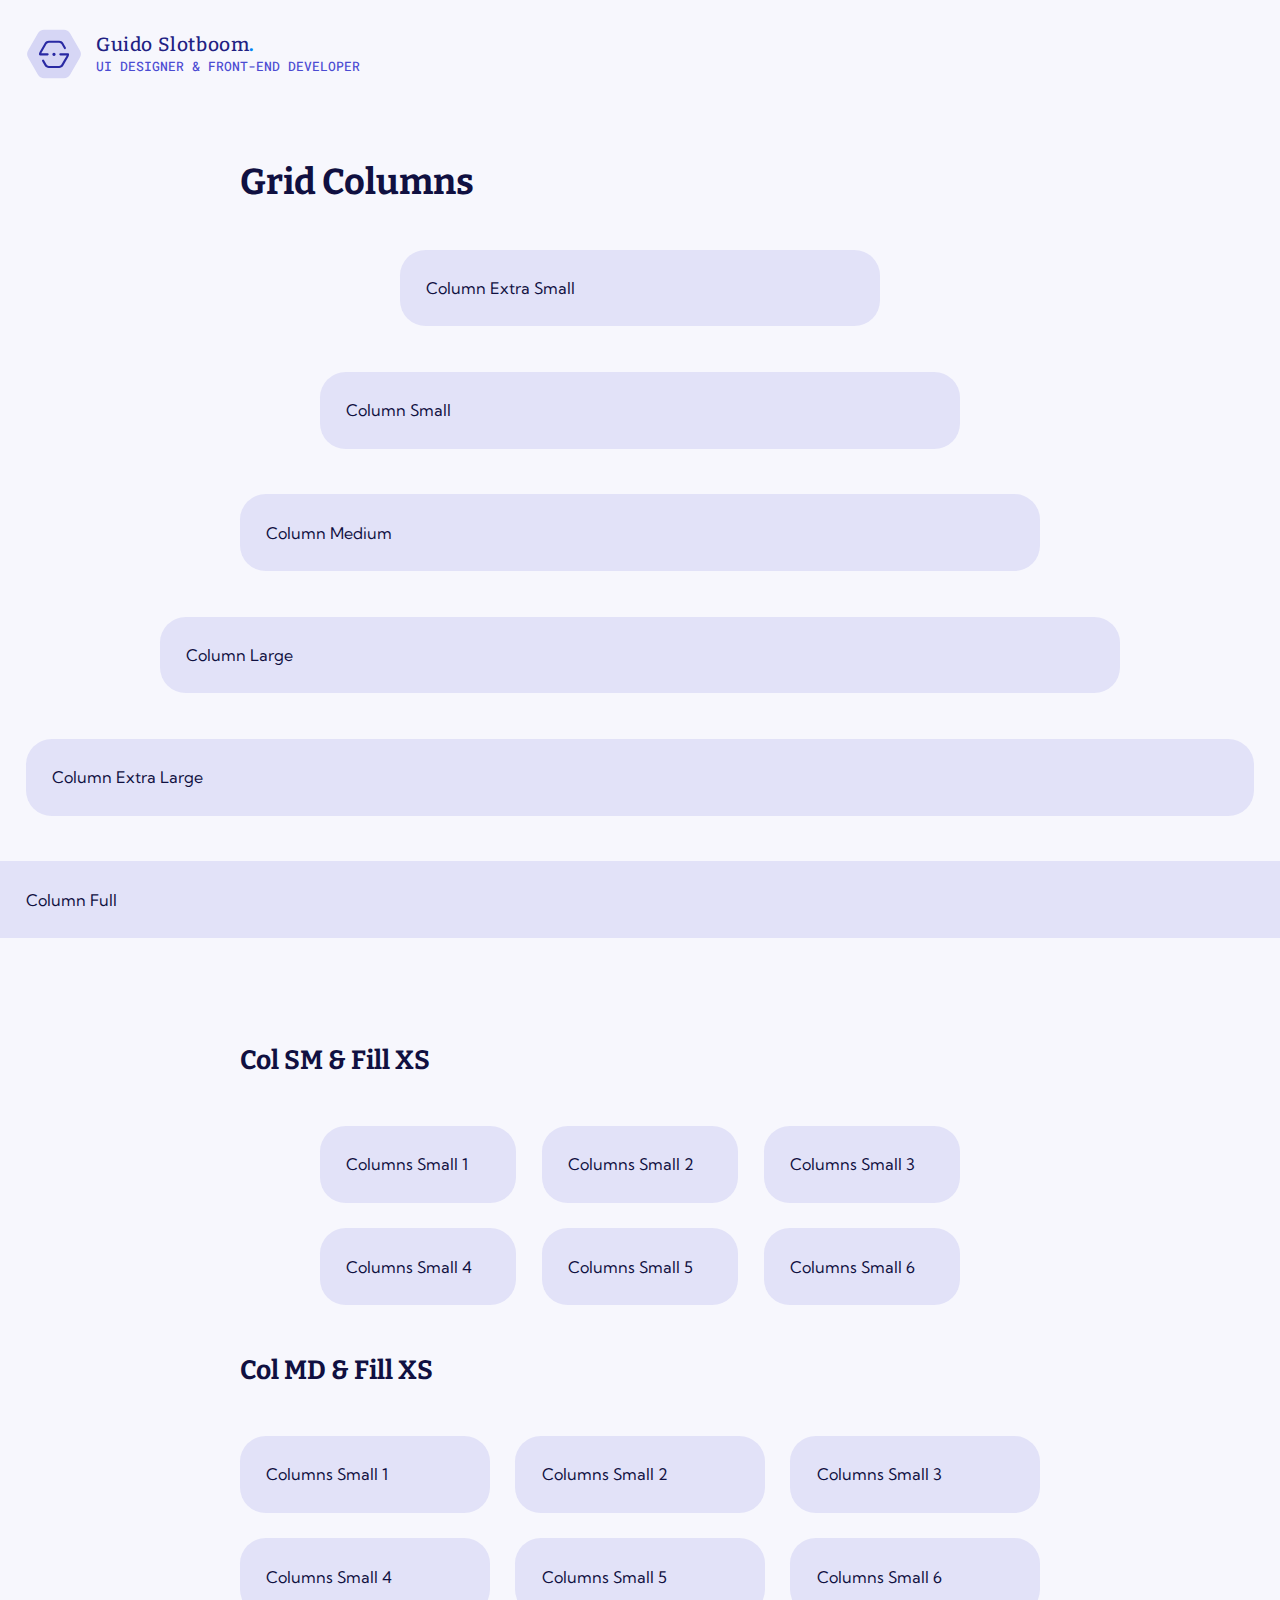
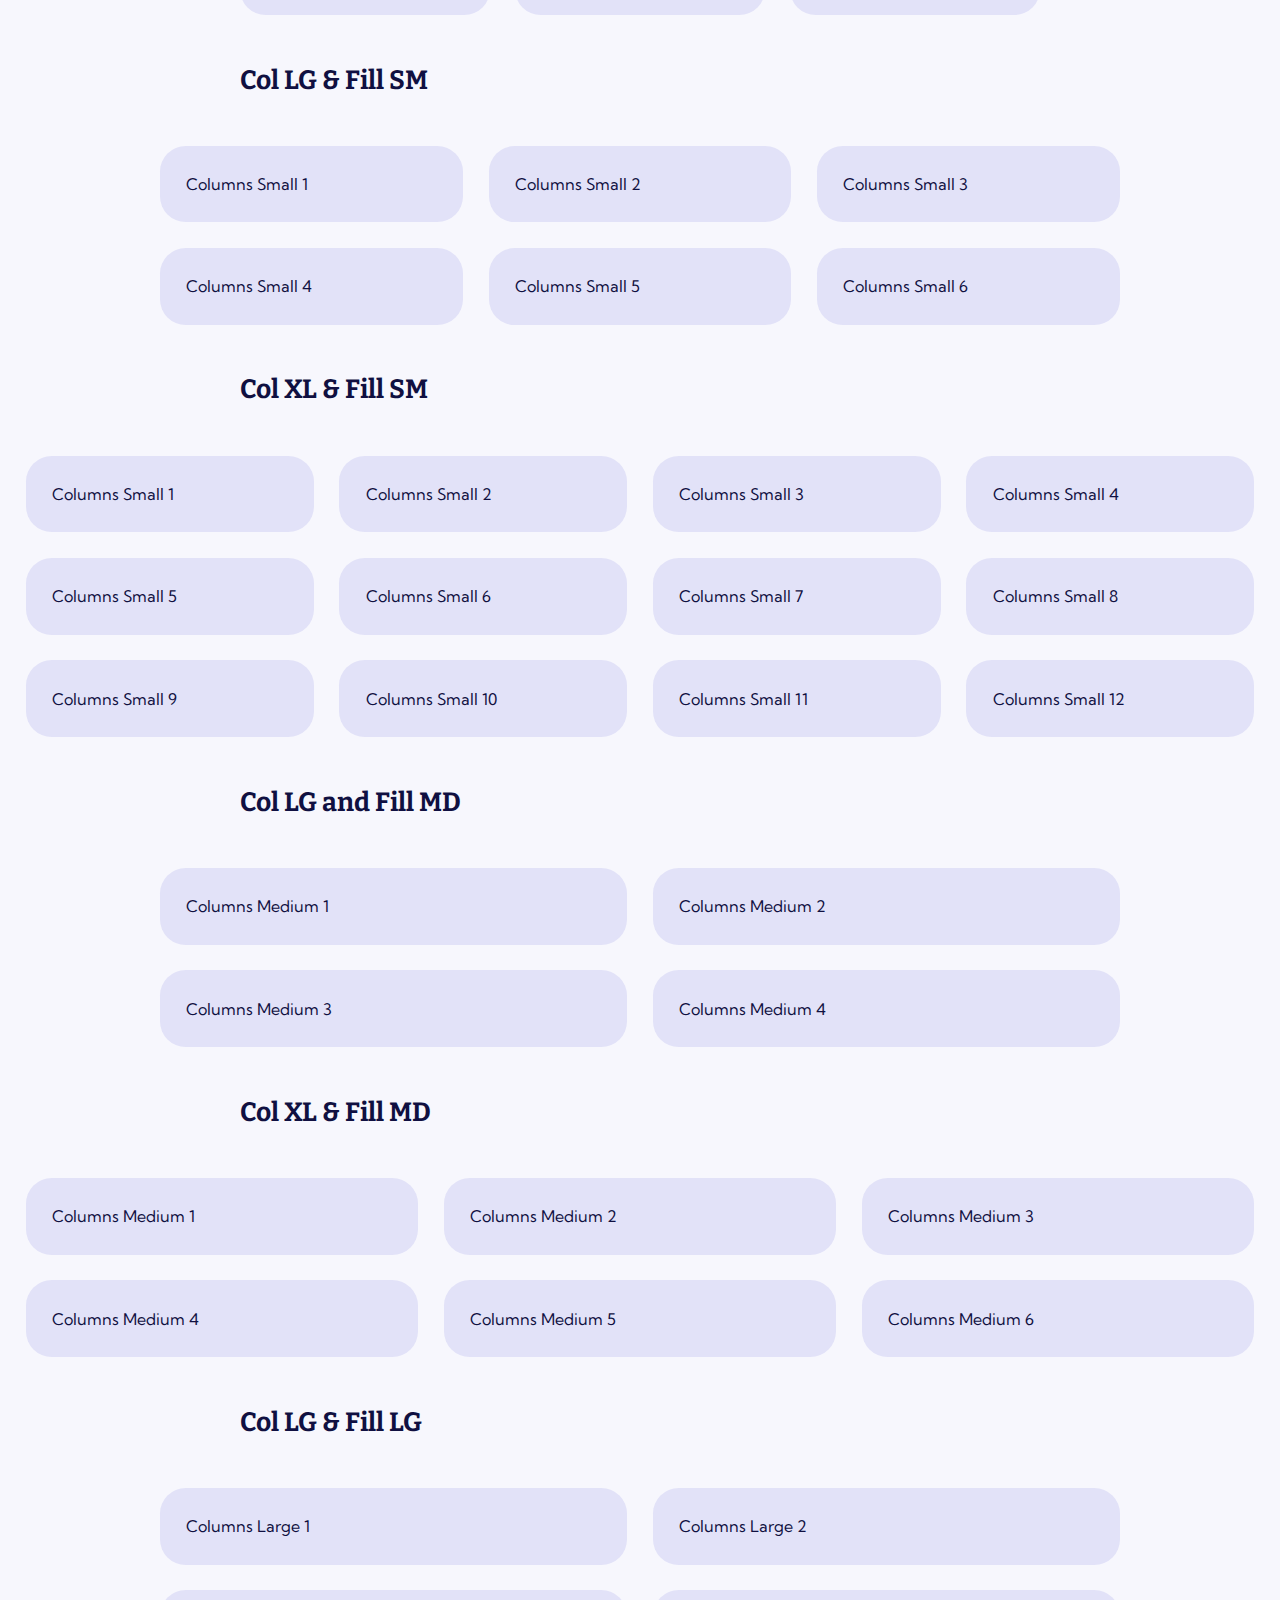
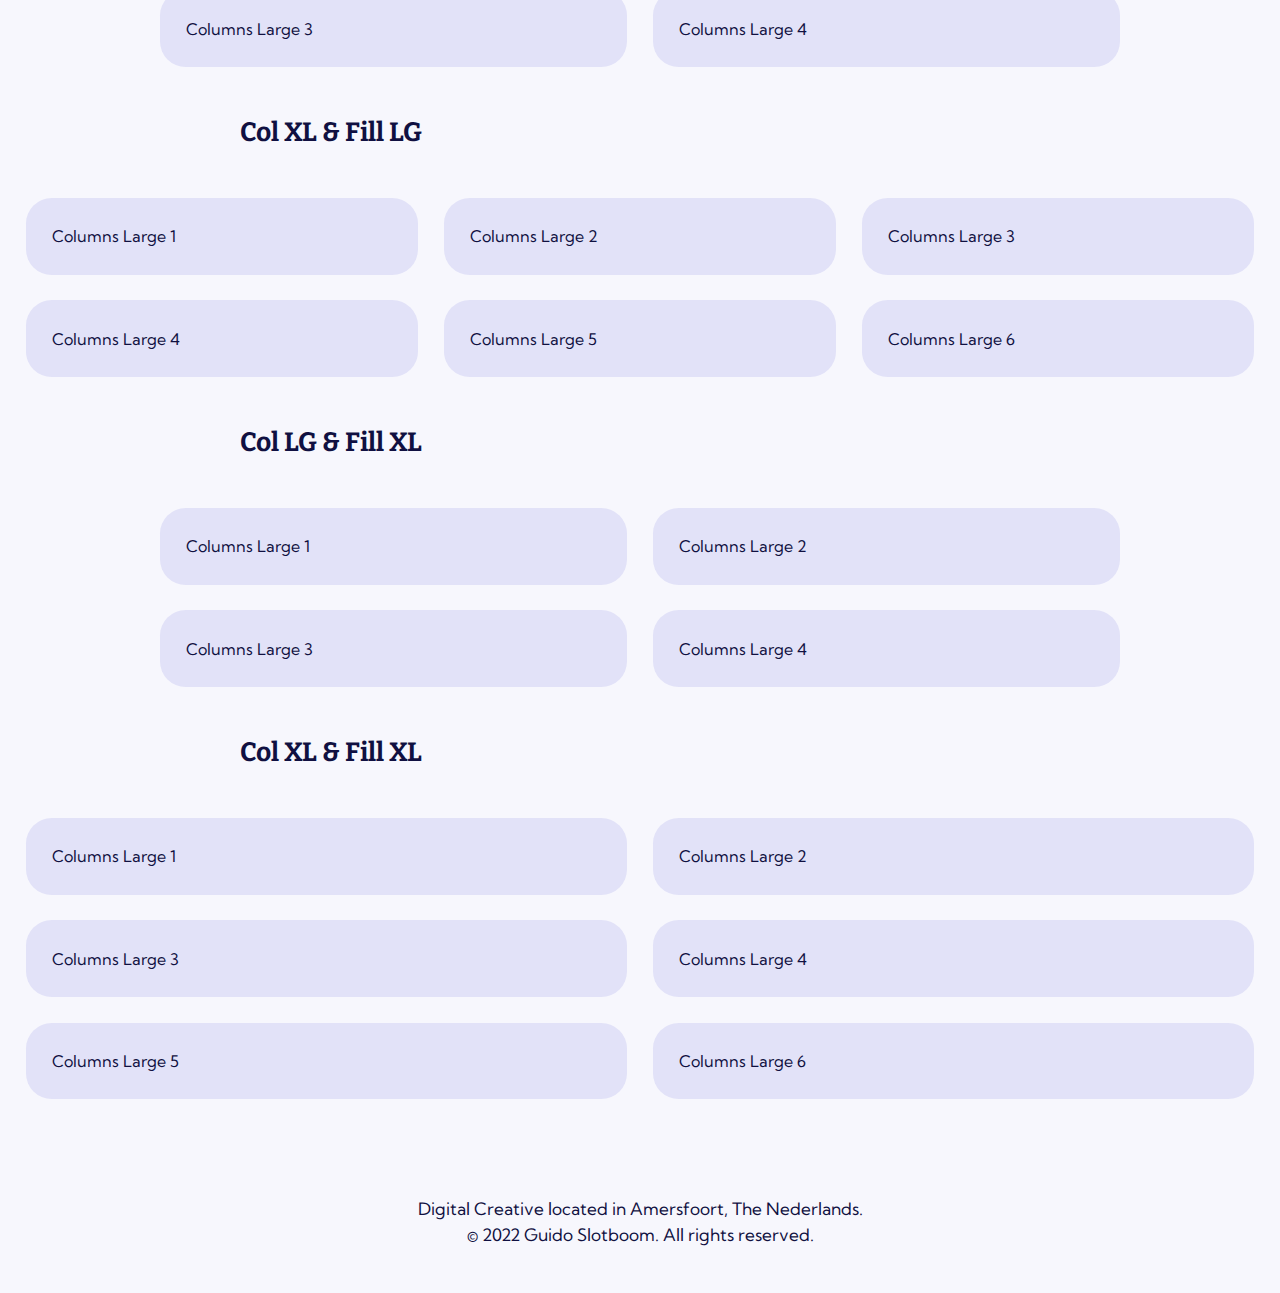
==== commit 7516801d: "Minor changes to the header and footer" ====
--- a/columns.html
+++ b/columns.html
@@ -12,7 +12,7 @@
 <body>
     <header class="page__header">
         <div class="header__wrapper grid-cols">
-            <div class="col-xl">
+            <div class="col-full">
                 <a href="index.html" class="logo">
                     <div class="logo__shape">
                         <svg viewBox="0 0 64 64" fill="none" xmlns="http://www.w3.org/2000/svg">
@@ -178,10 +178,8 @@
     </main>
     <footer class="page__footer">
         <div class="footer__wrapper grid-cols text-center">
-            <div class="wrapper__inner text-sm">
+            <div class="col-lg text-sm">
                 <p>Digital Creative located in Amersfoort, The Nederlands.</p>
-            </div>
-            <div class="wrapper__inner text-xs">
                 <p>&copy; 2022 Guido Slotboom. All rights reserved.</p>
             </div>
         </div>
--- a/assets/css/theme.css
+++ b/assets/css/theme.css
@@ -5,7 +5,9 @@
         /*** Colors ***/
 
         --hue-primary: 240;
-        --saturation-primary: 50%;
+        --hue-secondary: 208;
+        --hue-accent: 176;
+        --saturation-primary: 60%;
         --saturation: 100%;
 
         --white: 0, 0%, 100%;
@@ -19,11 +21,14 @@
 
         /*** Font Sizes ***/
 
-        --font-size: clamp(1.125rem, 1.5vw, 1.375rem);      /* 18px - 22px */
-        --font-size-xs: calc(var(--font-size) - 0.25rem);   /* 14px - 18px */
-        --font-size-sm: calc(var(--font-size) - 0.125rem);  /* 16px - 20px */
-        --font-size-lg: calc(var(--font-size) + 0.125rem);  /* 20px - 24px */
-        --font-size-xl: calc(var(--font-size) + 0.25rem);   /* 22px - 26px */
+        --font-size: clamp(1.125rem, 1.5vw, 1.375rem);          /* 18px - 22px */
+        --font-size-xs: calc(var(--font-size) - 0.25rem);       /* 14px - 18px */
+        --font-size-sm: calc(var(--font-size) - 0.125rem);      /* 16px - 20px */
+        --font-size-lg: calc(var(--font-size) + 0.125rem);      /* 20px - 24px */
+        --font-size-xl: calc(var(--font-size) + 0.25rem);       /* 22px - 26px */
+        --icon-font-size-sm: calc(var(--font-size) + 0.125rem); /* 20px - 24px */
+        --icon-font-size-md: calc(var(--font-size) + 0.625rem); /* 28px - 32px */
+        --icon-font-size-lg: calc(var(--font-size) + 1.125rem); /* 32px - 36px */
 
         /*** Responsive Sizes ***/
 
@@ -75,78 +80,72 @@
 
             /*** Color HSL Values ***/
 
-            --hue-secondary: 200;
-            --hue-accent: 168;
             --lightness: 100%;
 
             /*** Color Scheme ***/
 
             --theme-base: hsl(var(--hue-primary), var(--saturation-primary), 8%);
             --theme-subtle: hsl(var(--hue-primary), var(--saturation-primary), 12%);
-            --theme-forground: hsl(var(--hue-primary), var(--saturation-primary), 20%);
+            --theme-foreground: hsl(var(--hue-primary), var(--saturation-primary), 16%);
             --theme-contrast: hsl(var(--hue-primary), var(--saturation-primary), 96%);
 
             /*** Primary Color ***/
 
-            --primary-10: hsl(var(--hue-primary), var(--saturation-primary), 92%);
+            --primary-10: hsl(var(--hue-primary), var(--saturation-primary), 88%);
             --primary-20: hsl(var(--hue-primary), var(--saturation-primary), 84%);
             --primary-30: hsl(var(--hue-primary), var(--saturation-primary), 76%);
-            --primary-40: hsl(var(--hue-primary), var(--saturation-primary), 64%);
-            --primary-50: hsl(var(--hue-primary), var(--saturation-primary), 40%);
-            --primary-60: hsl(var(--hue-primary), var(--saturation-primary), 32%);
-            --primary-70: hsl(var(--hue-primary), var(--saturation-primary), 24%);
+            --primary-40: hsl(var(--hue-primary), var(--saturation-primary), 48%);
+            --primary-50: hsl(var(--hue-primary), var(--saturation-primary), 36%);
+            --primary-60: hsl(var(--hue-primary), var(--saturation-primary), 24%);
 
             /*** Secondary Color ***/
 
             --secondary-10: hsl(var(--hue-secondary), var(--saturation), 64%);
-            --secondary-20: hsl(var(--hue-secondary), var(--saturation), 48%);
-            --secondary-30: hsl(var(--hue-secondary), var(--saturation), 36%);
+            --secondary-20: hsl(var(--hue-secondary), var(--saturation), 56%);
+            --secondary-30: hsl(var(--hue-secondary), var(--saturation), 48%);
 
             /*** Accent Color ***/
 
-            --accent-10: hsl(var(--hue-accent), var(--saturation), 52%);
-            --accent-20: hsl(var(--hue-accent), var(--saturation), 40%);
-            --accent-30: hsl(var(--hue-accent), var(--saturation), 28%);
+            --accent-10: hsl(var(--hue-accent), var(--saturation), 76%);
+            --accent-20: hsl(var(--hue-accent), var(--saturation), 48%);
+            --accent-30: hsl(var(--hue-accent), var(--saturation), 36%);
         }
     }
 
     @media (prefers-color-scheme: light) {
         :root {
-            
+
             /*** Color HSL Values ***/
 
-            --hue-secondary: 208;
-            --hue-accent: 160;
             --lightness: 0%;
 
             /*** Color Scheme ***/
 
-            --theme-base: hsl(var(--hue-primary), var(--saturation-primary), 96%);
-            --theme-subtle: hsl(var(--hue-primary), var(--saturation-primary), 94%);
-            --theme-forground: hsl(var(--hue-primary), var(--saturation-primary), 90%);
+            --theme-base: hsl(var(--hue-primary), var(--saturation-primary), 98%);
+            --theme-subtle: hsl(var(--hue-primary), var(--saturation-primary), 96%);
+            --theme-foreground: hsl(var(--hue-primary), var(--saturation-primary), 93%);
             --theme-contrast: hsl(var(--hue-primary), var(--saturation-primary), 16%);
 
             /*** Primary Color ***/
 
-            --primary-10: hsl(var(--hue-primary), var(--saturation-primary), 24%);
-            --primary-20: hsl(var(--hue-primary), var(--saturation-primary), 32%);
-            --primary-30: hsl(var(--hue-primary), var(--saturation-primary), 44%);
-            --primary-40: hsl(var(--hue-primary), var(--saturation-primary), 68%);
-            --primary-50: hsl(var(--hue-primary), var(--saturation-primary), 80%);
-            --primary-60: hsl(var(--hue-primary), var(--saturation-primary), 84%);
-            --primary-70: hsl(var(--hue-primary), var(--saturation-primary), 88%);
+            --primary-10: hsl(var(--hue-primary), var(--saturation-primary), 32%);
+            --primary-20: hsl(var(--hue-primary), var(--saturation-primary), 40%);
+            --primary-30: hsl(var(--hue-primary), var(--saturation-primary), 56%);
+            --primary-40: hsl(var(--hue-primary), var(--saturation-primary), 76%);
+            --primary-50: hsl(var(--hue-primary), var(--saturation-primary), 84%);
+            --primary-60: hsl(var(--hue-primary), var(--saturation-primary), 90%);
 
             /*** Secondary Color ***/
 
-            --secondary-10: hsl(var(--hue-secondary), var(--saturation), 36%);
-            --secondary-20: hsl(var(--hue-secondary), var(--saturation), 44%);
-            --secondary-30: hsl(var(--hue-secondary), var(--saturation), 52%);
+            --secondary-10: hsl(var(--hue-secondary), var(--saturation), 40%);
+            --secondary-20: hsl(var(--hue-secondary), var(--saturation), 48%);
+            --secondary-30: hsl(var(--hue-secondary), var(--saturation), 56%);
 
             /*** Accent Color ***/
 
-            --accent-10: hsl(var(--hue-accent), var(--saturation), 24%);
+            --accent-10: hsl(var(--hue-accent), var(--saturation), 20%);
             --accent-20: hsl(var(--hue-accent), var(--saturation), 28%);
-            --accent-30: hsl(var(--hue-accent), var(--saturation), 36%);
+            --accent-30: hsl(var(--hue-accent), var(--saturation), 32%);
         }
     }
 }--- a/assets/css/style.css
+++ b/assets/css/style.css
@@ -38,6 +38,13 @@
         src: url("../fonts/roboto-mono-variable-font_wght.woff2") format("woff2-variations");
     }
 
+    @font-face {
+        font-family: 'Material Symbols Outlined';
+        font-style: normal;
+        font-weight: 400;
+        src: url("../fonts/material-symbols-outlined.woff2") format('woff2');
+    }
+
     body {
         background-color: var(--theme-base);
         color: var(--theme-contrast);
@@ -85,17 +92,12 @@
         color: var(--primary-30);
         display: inline-block;
         font-weight: 450;
-        transition: color var(--duration-2) var(--timing-function);
+        transition: color var(--duration-1) var(--timing-function);
     }
 
     a:hover {
-        color: var(--theme-contrast);
+        color: var(--primary-20);
         text-underline-offset: 0.25rem;
-    }
-
-    a:focus {
-        outline-color: var(--secondary-20);
-        outline-width: 0.125rem;
     }
 
     blockquote {
@@ -113,7 +115,7 @@
     }
 
     li::marker {
-        color: var(--primary-40);
+        color: var(--primary-30);
     }
 
     ol, ul {
@@ -127,6 +129,22 @@
     ::selection {
         background-color: var(--theme-contrast);
         color: var(--theme-base);
+    }
+
+    .material-symbols-outlined {
+        font-family: 'Material Symbols Outlined';
+        font-weight: normal;
+        font-style: normal;
+        font-size: 24px;
+        line-height: 1;
+        letter-spacing: normal;
+        text-transform: none;
+        display: inline-block;
+        white-space: nowrap;
+        word-wrap: normal;
+        direction: ltr;
+        font-feature-settings: 'liga';
+        -webkit-font-smoothing: antialiased;
     }
 }
 
@@ -251,8 +269,12 @@
 
     /*** Vertical paddings of the Wrappers ***/
 
-    :is(.header__wrapper, .footer__wrapper) {
-        padding-block: var(--respon-size-md);
+    .header__wrapper {
+        padding: var(--respon-size-md);
+    }
+
+    .footer__wrapper {
+        padding: var(--respon-size-2xl) var(--respon-size-md);
     }
 
     .content__wrapper {
@@ -278,142 +300,182 @@
 
 @layer components {
 
+    /*** Button ***/
+
+    button,
     .button {
-        color: var(--primary-30);
-    }
-
-    .button:hover,
-    .button:not(:has(span)):hover {
-        color: var(--primary-10);
-    }
-
-    .button span {
-        padding-inline: var(--respon-size-3xs);
-        position: relative;
-    }
-
-    .button:has(span) {
         background-color: transparent;
-        border-radius: 3rem;
         border-style: solid;
         border-width: 0.125rem;
-        padding: var(--respon-size-3xs);
+        border-radius: 3rem;
+        font-size: var(--font-size);
+        padding: var(--respon-size-3xs) var(--respon-size-md);
         position: relative;
         text-decoration: none;
-    }
-
-    .button:has(span):before {
-        background-color: var(--button-background);
+        transition: all var(--duration-2) var(--timing-function);
+    }
+
+    :is(button, .button):has(span:only-child):before {
         border-radius: 3rem;
         content: " ";
-        height: calc(100% - 0.25rem);
+        height: calc(100% - 4px);
         left: 0;
-        margin: 0.125rem;
+        margin: 2px;
         position: absolute;
         top: 0;
         transform: scale(0.75);
-        width: calc(100% - 0.25rem);
-    }
-
-    .button:has(span):is(:hover, :active):before {
+        width: calc(100% - 4px);
+    }
+
+    :is(button, .button),
+    :is(button, .button):has(span:only-child):before {
+        transition: all var(--duration-2) var(--timing-function);
+    }
+
+    :is(button, .button):has(span:only-child):is(:hover, :active):before {
+        background-color: var(--button-background);
         transform: scale(1);
     }
 
-    .button,
-    .button:has(span):before {
-        transition: all var(--duration-2) var(--timing-function);
-    }
-
-    /*** Button Primary ***/
-
-    .button.color-primary {
+    :is(button, .button) span:only-child {
+        align-items: center;
+        display: flex;
+        gap: var(--respon-size-3xs);
+        justify-content: center;
+        position: relative;
+    }
+
+    /*** Button Color Default ***/
+
+    button {
+        border-color: var(--primary-30);
+        color: var(--primary-20);
+    }
+
+    button:hover {
+        background-color: var(--primary-10);
+        border-color: var(--primary-10);
+        color: var(--theme-base);
+    }
+
+    button:active {
+        background-color: var(--theme-contrast);
+        border-color: var(--theme-contrast);
+        color: var(--theme-base);
+    }
+
+    /*** Button Color Default ***/
+
+    .button {
         border-color: var(--primary-50);
         color: var(--primary-30);
     }
 
-    .button.color-primary:has(span):hover {
+    .button:hover {
         --button-background: var(--primary-50);
+        background-color: transparent;
         border-color: var(--primary-50);
         color: var(--theme-contrast);
     }
 
-    .button.color-primary:has(span):active {
-        --button-background: var(--primary-60);
-        border-color: var(--primary-60);
-    }
-
-    /*** Button Secondary ***/
-
-    .button.color-secondary {
-        border-color: var(--secondary-10);
-        color: var(--secondary-10);
-    }
-
-    .button.color-secondary:has(span):hover {
-        --button-background: var(--secondary-10);
-        border-color: var(--secondary-10);
+    .button:active {
+        --button-background: var(--primary-40);
+        background-color: transparent;
+        border-color: var(--primary-40);
+        color: var(--theme-contrast);
+    }
+
+    /*** Button Color Primary ***/
+
+    .button.color-primary {
+        border-color: var(--primary-30);
+        color: var(--primary-20);
+    }
+
+    .button.color-primary:hover {
+        --button-background: var(--primary-10);
+        border-color: var(--primary-10);
         color: var(--theme-base);
     }
 
-    .button.color-secondary:has(span):active {
-        --button-background: var(--secondary-20);
-        border-color: var(--secondary-20);
+    .button.color-primary:active {
+        --button-background: var(--theme-contrast);
+        border-color: var(--theme-contrast);
         color: var(--theme-base);
     }
 
-    /*** Button Accent ***/
+    /*** Button Color Accent ***/
 
     .button.color-accent {
-        border-color: var(--accent-10);
+        border-color: var(--accent-20);
         color: var(--accent-10);
     }
 
-    .button.color-accent:has(span):hover {
+    .button.color-accent:hover {
+        --button-background: var(--accent-20);
+        border-color: var(--accent-20);
+        color: var(--theme-base);
+    }
+
+    .button.color-accent:active {
         --button-background: var(--accent-10);
         border-color: var(--accent-10);
         color: var(--theme-base);
     }
 
-    .button.color-accent:has(span):active {
-        --button-background: var(--accent-20);
-        border-color: var(--accent-20);
-        color: var(--theme-base);
-    }
-
-    /*** Button Sizes ***/
-
-    .button.size-sm {
-        padding: var(--respon-size-4xs);
-        font-size: var(--font-size-sm);
-    }
-
-    .button.size-md {
-        padding: var(--respon-size-3xs);
-        font-size: var(--font-size);
-    }
-
-    .button.size-lg {
-        padding: var(--respon-size-2xs);
-        font-size: var(--font-size-lg);
-    }
-
-    /*** Button Specific Styles ***/
+    /*** Button Color Stealth Style ***/
 
     .button.style-stealth {
         border-color: transparent;
     }
 
-    .button.style-stealth:has(span):hover {
+    .button.style-stealth:hover {
         border-color: transparent;
         text-decoration: none;
     }
 
-    .button.style-stealth:has(span):before {
+    .button.style-stealth:before {
         height: 100%;
         margin: 0;
         width: 100%;
     }
 
+    /*** Text Button Sizes ***/
+
+    .button.text-sm {
+        padding: var(--respon-size-4xs) var(--respon-size-sm);
+    }
+
+    .button.text-md {
+        padding: var(--respon-size-3xs) var(--respon-size-md);
+    }
+
+    .button.text-lg {
+        padding: var(--respon-size-2xs) var(--respon-size-lg);
+    }
+
+    /*** Icon Button Sizes ***/
+
+    .button.icon-sm {
+        --icon-size: var(--icon-font-size-sm);
+        padding: var(--respon-size-4xs);
+    }
+
+    .button.icon-md {
+        --icon-size: var(--icon-font-size-md);
+        padding: var(--respon-size-4xs);
+    }
+
+    .button.icon-lg {
+        --icon-size: var(--icon-font-size-lg);
+        padding: var(--respon-size-4xs);
+    }
+
+    .button:is(.icon-sm, .icon-md, .icon-lg) span.material-symbols-outlined {
+        font-size: var(--icon-size);
+        max-width: var(--icon-size); /* Fix for width during page load */
+    }
+
     /*** Buttons Wrapper ***/
 
     .buttons,
@@ -426,8 +488,7 @@
 
     @media only screen and (max-width: 440px) {
 
-        .button:has(span) {
-            text-align: center;
+        .button:is(.text-sm, .text-md, .text-lg) {
             width: 100%;
         }
     }
@@ -451,18 +512,18 @@
     }
 
     .logo__shape .stroke {
-        stroke: var(--primary-30);
+        stroke: var(--primary-20);
         stroke-linecap: round;
         stroke-linejoin: round;
         stroke-width: 2.4;
     }
 
     .logo__shape .dot {
-        fill: var(--primary-30);
+        fill: var(--primary-20);
     }
 
     .logo__shape .hexagon {
-        fill: var(--primary-70);
+        fill: var(--primary-60);
     }
 
     .logo__text {
@@ -491,15 +552,15 @@
     }
 
     .logo:hover .stroke {
-        stroke: var(--primary-20);
+        stroke: var(--theme-contrast);
     }
 
     .logo:hover .dot {
-        fill: var(--primary-20);
+        fill: var(--theme-contrast);
     }
 
     .logo:hover .hexagon {
-        fill: var(--primary-60);
+        fill: var(--primary-50);
     }
 
     .logo:hover strong {
@@ -531,7 +592,7 @@
     /*** Showcase ***/
 
     .showcase {
-        background-color: var(--theme-forground);
+        background-color: var(--theme-foreground);
         border-radius: var(--adapt-size-sm);
         display: grid;
         grid-template-rows: 1fr max-content;
@@ -540,11 +601,11 @@
     }
 
     .showcase:hover {
-        background-color: var(--primary-70);
+        background-color: var(--primary-60);
     }
 
     .showcase:active {
-        background-color: var(--primary-60);
+        background-color: var(--primary-50);
     }
 
     .showcase__text {
@@ -601,7 +662,7 @@
 
     .scroll-snap-x > * {
         flex-shrink: 0;
-        scroll-snap-align: start;
+        scroll-snap-align: end;
         scroll-snap-stop: always;
     }
 
@@ -609,7 +670,7 @@
         gap: var(--adapt-size-sm);
         padding-inline: var(--adapt-size-sm);
         padding-block-end: var(--adapt-size-sm);
-        scroll-padding: var(--adapt-size-sm);
+        scroll-padding-inline: var(--adapt-size-sm);
     }
 
     .scroll-showcases > * {
@@ -630,34 +691,35 @@
 
     .tab__list button {
         align-items: center;
-        background-color: transparent;
-        border: none;
+        border-color: transparent;
         border-radius: calc(var(--equal-size-xs) - 0.25rem);
-        color: var(--primary-30);
         display: grid;
         font-family: var(--font-secondary);
         font-size: var(--font-size-xs);
         font-weight: 700;
         gap: var(--equal-size-sm);
         padding: var(--equal-size-xs) var(--equal-size-sm);
-        transition-property: color, background-color;
+        transition-property: color, background-color, border;
         transition-duration: var(--duration-4);
         transition-timing-function: var(--timing-function);
     }
 
     .tab__list button[aria-selected="true"] {
-        background-color: var(--theme-forground);
         color: var(--primary-10);
     }
 
     .tab__list button:hover {
-        background-color: var(--primary-70);
+        background-color: transparent;
+        border-color: var(--primary-60);
         color: var(--theme-contrast);
     }
 
     .tab__list button:active {
-        background-color: var(--theme-forground);
         color: var(--primary-30);
+    }
+
+    .tab__list button:is([aria-selected="true"], :active) {
+        background-color: var(--theme-foreground);
     }
 
     .tab__list button figure {
@@ -666,7 +728,7 @@
 
     .tab__panel {
         align-items: center;
-        background-color: var(--theme-forground);
+        background-color: var(--theme-foreground);
         display: flex;
         margin-top: 0;
         padding: var(--adapt-size-lg);
@@ -732,36 +794,46 @@
         stroke-dasharray: 4 4;
     }
 
-    .tab__list button .fill-dark {
+    .tab__list button .fill-base {
         fill: var(--primary-50);
     }
 
-    .tab__list button .stroke-dark {
+    .tab__list button .stroke-base {
         stroke: var(--primary-50);
     }
 
-    .tab__list button .fill-light {
+    .tab__list button .fill-contrast {
         fill: var(--primary-30);
     }
 
-    .tab__list button .stroke-light {
+    .tab__list button .stroke-contrast {
         stroke: var(--primary-30);
-    }
-
-    .tab__list button:is([aria-selected="true"], :hover) .fill-dark {
+    }    
+
+    .tab__list button[aria-selected="true"]:hover .fill-contrast {
+        fill: var(--theme-contrast);
+    }
+    
+    .tab__list button[aria-selected="true"]:hover .stroke-contrast {
+        stroke: var(--theme-contrast);
+    }
+
+    .tab__list :is(button, button[aria-selected="true"]):hover .fill-contrast,
+    .tab__list button[aria-selected="true"] .fill-contrast {
+        fill: var(--primary-10);
+    }
+
+    .tab__list :is(button, button[aria-selected="true"]):hover .stroke-contrast,
+    .tab__list button[aria-selected="true"] .stroke-contrast {
+        stroke: var(--primary-10);
+    }
+
+    .tab__list button[aria-selected="true"] .fill-base {
         fill: var(--primary-40);
     }
 
-    .tab__list button:is([aria-selected="true"], :hover) .stroke-dark {
+    .tab__list button[aria-selected="true"] .stroke-base {
         stroke: var(--primary-40);
-    }
-
-    .tab__list button:is([aria-selected="true"], :hover) .fill-light {
-        fill: var(--primary-10);
-    }
-
-    .tab__list button:is([aria-selected="true"], :hover) .stroke-light {
-        stroke: var(--primary-10);
     }
 
     .tab__list button :is(.fill, .stroke) {
@@ -773,8 +845,8 @@
     /*** Dock ***/
 
     .dock {
-        background-color: var(--primary-70);
-        border: 1px solid hsla(0, 0%, var(--lightness), 0.05);
+        background-color: var(--primary-60);
+        border: 1px solid hsla(0, 0%, var(--contrastness), 0.05);
         border-radius: var(--respon-size-2xs);
         display: inline-flex;
         gap: var(--respon-size-4xs);
@@ -797,12 +869,13 @@
 
     .dock__item img {
         border-radius: var(--respon-size-4xs);
+        transition: all var(--duration-2) var(--timing-function);
         width: 100%;
         z-index: 1;
     }
 
     .dock__item figcaption {
-        background-color: var(--theme-contrast);
+        background-color: var(--primary-10);
         border-radius: 0.25rem;
         color: var(--theme-base);
         font-size: 1rem;
@@ -810,7 +883,8 @@
         opacity: 0;
         padding: 0.25rem 0.5rem;
         position: absolute;
-        transition-delay: var(--duration-1);
+        transform: translateY(-75%);
+        transition: all var(--duration-1) var(--timing-function);
     }
 
     .dock__item img:hover {
@@ -820,10 +894,6 @@
     .dock__item img:hover + figcaption {
         opacity: 1;
         transform: translateY(-150%);
-    }
-
-    .dock__item :is(img, figcaption) {
-        transition: all var(--duration-2) var(--timing-function);
     }
 
     /*** Splashscreen ***/
@@ -847,11 +917,11 @@
     }
 
     .wrapper__splash h1 span {
-        color: var(--secondary-10);
+        color: var(--secondary-20);
     }
 
     .wrapper__splash h2 {
-        color: var(--primary-30);
+        color: var(--primary-20);
         font-family: var(--font-monospace);
         font-size: var(--font-size-lg);
         font-weight: 500;
@@ -950,7 +1020,7 @@
     }
 
     .social:after {
-        background-color: var(--primary-70);
+        background-color: var(--primary-60);
         transform: scale(1);
         transition-duration: var(--duration-4);
     }
@@ -970,7 +1040,7 @@
     }
 
     .social:active:before {
-        background-color: var(--primary-60);
+        background-color: var(--primary-50);
     }
 
     .social svg {
@@ -1101,13 +1171,13 @@
     /*** Background Color ***/
 
     .bg-color {
-        background-color: var(--theme-forground);
+        background-color: var(--theme-foreground);
         border-radius: var(--equal-size-md);
         padding: var(--respon-size-md);
     }
 
     .bg-color .bg-color {
-        background-color: var(--primary-60);
+        background-color: var(--primary-50);
         border-radius: var(--equal-size-xs);
     }
 }
@@ -1125,4 +1195,12 @@
     :is(.page__header, .page__content, .page__footer) {
         position: relative;
     }
+
+    /*** At-rules for cross-browser support ***/
+
+    @supports (not selector(:has(*))) or (not selector(:has(+ *)))  {
+        :is(button, .button):hover {
+            background-color: var(--button-background);
+        }
+    }
 }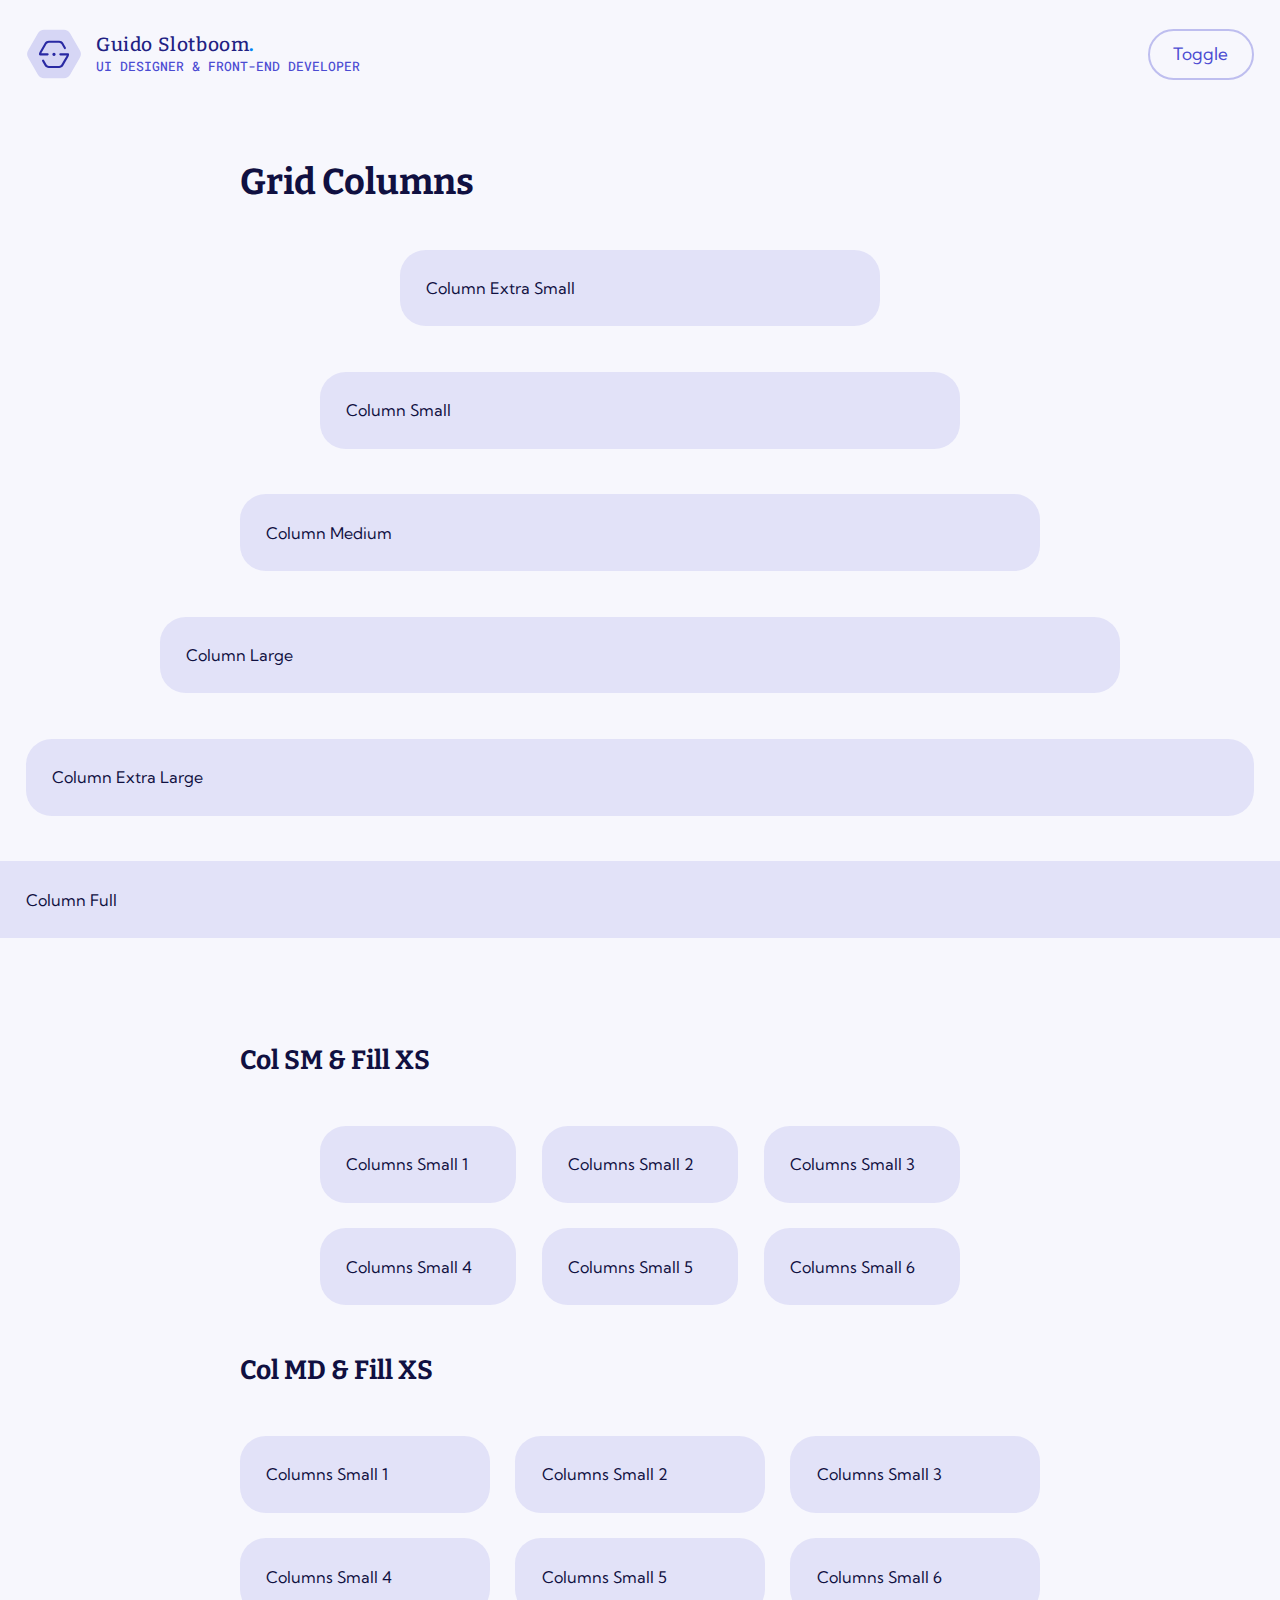
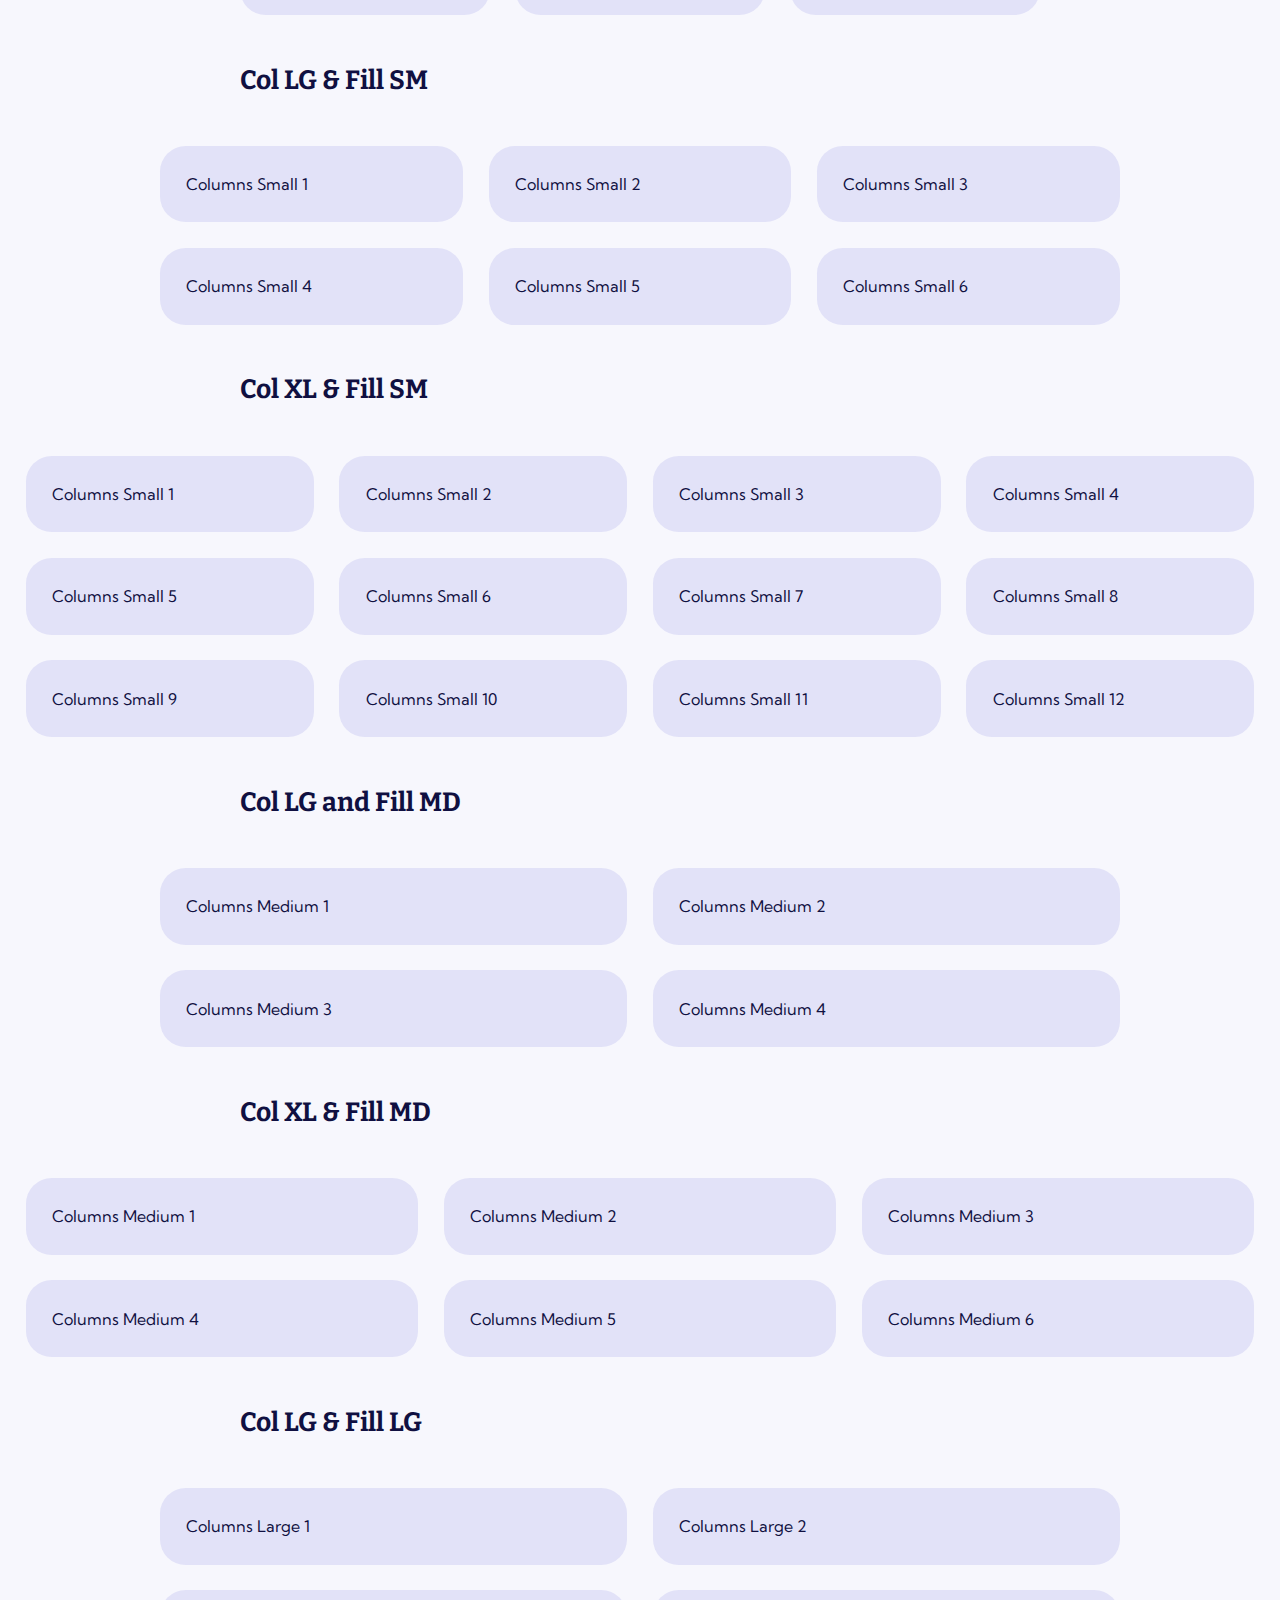
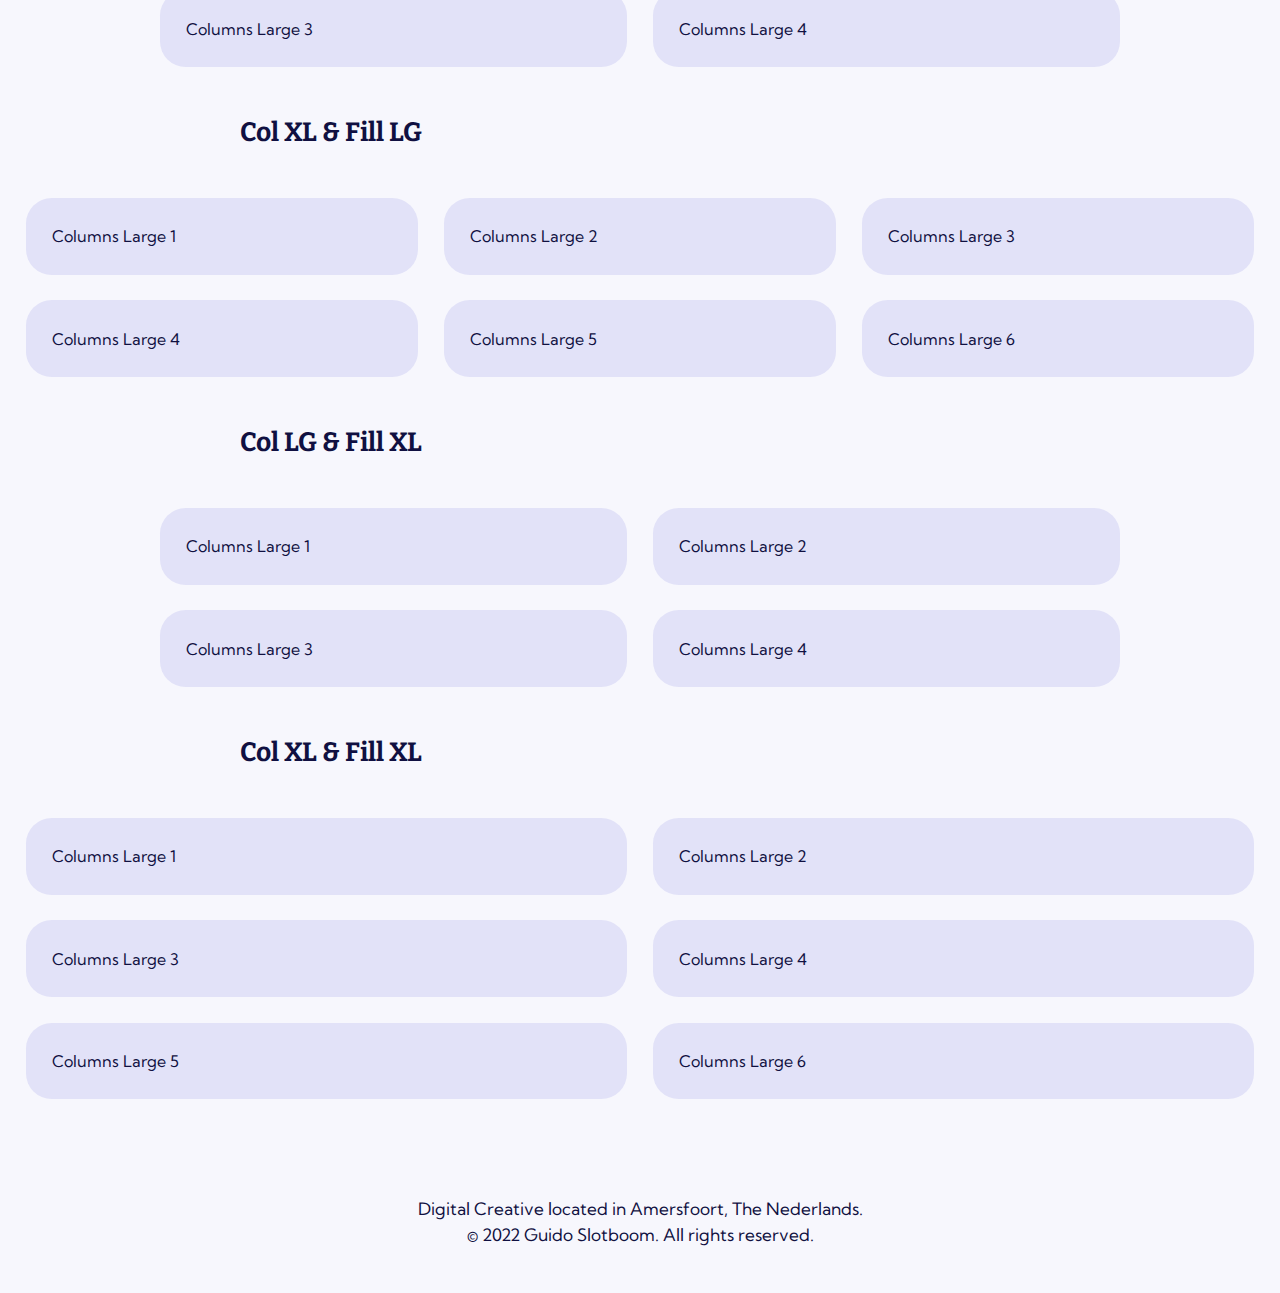
==== commit 4984c3f7: "Add theme toggle script" ====
--- a/columns.html
+++ b/columns.html
@@ -8,6 +8,8 @@
     <link rel="stylesheet" href="assets/css/reset.css">
     <link rel="stylesheet" href="assets/css/theme.css">
     <link rel="stylesheet" href="assets/css/style.css">
+    
+    <script src="assets/javascript/theme-toggle.js"></script>
 </head>
 <body>
     <header class="page__header">
@@ -28,6 +30,7 @@
                         <span>UI Designer &amp; Front-end Developer</span>
                     </div>
                 </a>
+                <button class="button text-sm" id="theme-toggle" title="Toggle between theme" aria-label="auto">Toggle</button>
             </div>
         </div>
     </header>
@@ -184,6 +187,5 @@
             </div>
         </div>
     </footer>
-    <script src="assets/javascript/tabs.js"></script>
 </body>
 </html>--- a/assets/css/theme.css
+++ b/assets/css/theme.css
@@ -75,77 +75,73 @@
         --timing-function: ease-in-out;
     }
 
-    @media (prefers-color-scheme: dark) {
-        :root {
+    :root[data-theme="dark"] {
 
-            /*** Color HSL Values ***/
+        /*** Color HSL Values ***/
 
-            --lightness: 100%;
+        --lightness: 100%;
 
-            /*** Color Scheme ***/
+        /*** Color Scheme ***/
 
-            --theme-base: hsl(var(--hue-primary), var(--saturation-primary), 8%);
-            --theme-subtle: hsl(var(--hue-primary), var(--saturation-primary), 12%);
-            --theme-foreground: hsl(var(--hue-primary), var(--saturation-primary), 16%);
-            --theme-contrast: hsl(var(--hue-primary), var(--saturation-primary), 96%);
+        --theme-base: hsl(var(--hue-primary), var(--saturation-primary), 8%);
+        --theme-subtle: hsl(var(--hue-primary), var(--saturation-primary), 12%);
+        --theme-foreground: hsl(var(--hue-primary), var(--saturation-primary), 16%);
+        --theme-contrast: hsl(var(--hue-primary), var(--saturation-primary), 96%);
 
-            /*** Primary Color ***/
+        /*** Primary Color ***/
 
-            --primary-10: hsl(var(--hue-primary), var(--saturation-primary), 88%);
-            --primary-20: hsl(var(--hue-primary), var(--saturation-primary), 84%);
-            --primary-30: hsl(var(--hue-primary), var(--saturation-primary), 76%);
-            --primary-40: hsl(var(--hue-primary), var(--saturation-primary), 48%);
-            --primary-50: hsl(var(--hue-primary), var(--saturation-primary), 36%);
-            --primary-60: hsl(var(--hue-primary), var(--saturation-primary), 24%);
+        --primary-10: hsl(var(--hue-primary), var(--saturation-primary), 88%);
+        --primary-20: hsl(var(--hue-primary), var(--saturation-primary), 84%);
+        --primary-30: hsl(var(--hue-primary), var(--saturation-primary), 76%);
+        --primary-40: hsl(var(--hue-primary), var(--saturation-primary), 48%);
+        --primary-50: hsl(var(--hue-primary), var(--saturation-primary), 36%);
+        --primary-60: hsl(var(--hue-primary), var(--saturation-primary), 24%);
 
-            /*** Secondary Color ***/
+        /*** Secondary Color ***/
 
-            --secondary-10: hsl(var(--hue-secondary), var(--saturation), 64%);
-            --secondary-20: hsl(var(--hue-secondary), var(--saturation), 56%);
-            --secondary-30: hsl(var(--hue-secondary), var(--saturation), 48%);
+        --secondary-10: hsl(var(--hue-secondary), var(--saturation), 64%);
+        --secondary-20: hsl(var(--hue-secondary), var(--saturation), 56%);
+        --secondary-30: hsl(var(--hue-secondary), var(--saturation), 48%);
 
-            /*** Accent Color ***/
+        /*** Accent Color ***/
 
-            --accent-10: hsl(var(--hue-accent), var(--saturation), 76%);
-            --accent-20: hsl(var(--hue-accent), var(--saturation), 48%);
-            --accent-30: hsl(var(--hue-accent), var(--saturation), 36%);
-        }
+        --accent-10: hsl(var(--hue-accent), var(--saturation), 76%);
+        --accent-20: hsl(var(--hue-accent), var(--saturation), 48%);
+        --accent-30: hsl(var(--hue-accent), var(--saturation), 36%);
     }
 
-    @media (prefers-color-scheme: light) {
-        :root {
+    :root[data-theme="light"] {
 
-            /*** Color HSL Values ***/
+        /*** Color HSL Values ***/
 
-            --lightness: 0%;
+        --lightness: 0%;
 
-            /*** Color Scheme ***/
+        /*** Color Scheme ***/
 
-            --theme-base: hsl(var(--hue-primary), var(--saturation-primary), 98%);
-            --theme-subtle: hsl(var(--hue-primary), var(--saturation-primary), 96%);
-            --theme-foreground: hsl(var(--hue-primary), var(--saturation-primary), 93%);
-            --theme-contrast: hsl(var(--hue-primary), var(--saturation-primary), 16%);
+        --theme-base: hsl(var(--hue-primary), var(--saturation-primary), 98%);
+        --theme-subtle: hsl(var(--hue-primary), var(--saturation-primary), 96%);
+        --theme-foreground: hsl(var(--hue-primary), var(--saturation-primary), 93%);
+        --theme-contrast: hsl(var(--hue-primary), var(--saturation-primary), 16%);
 
-            /*** Primary Color ***/
+        /*** Primary Color ***/
 
-            --primary-10: hsl(var(--hue-primary), var(--saturation-primary), 32%);
-            --primary-20: hsl(var(--hue-primary), var(--saturation-primary), 40%);
-            --primary-30: hsl(var(--hue-primary), var(--saturation-primary), 56%);
-            --primary-40: hsl(var(--hue-primary), var(--saturation-primary), 76%);
-            --primary-50: hsl(var(--hue-primary), var(--saturation-primary), 84%);
-            --primary-60: hsl(var(--hue-primary), var(--saturation-primary), 90%);
+        --primary-10: hsl(var(--hue-primary), var(--saturation-primary), 32%);
+        --primary-20: hsl(var(--hue-primary), var(--saturation-primary), 40%);
+        --primary-30: hsl(var(--hue-primary), var(--saturation-primary), 56%);
+        --primary-40: hsl(var(--hue-primary), var(--saturation-primary), 76%);
+        --primary-50: hsl(var(--hue-primary), var(--saturation-primary), 84%);
+        --primary-60: hsl(var(--hue-primary), var(--saturation-primary), 90%);
 
-            /*** Secondary Color ***/
+        /*** Secondary Color ***/
 
-            --secondary-10: hsl(var(--hue-secondary), var(--saturation), 40%);
-            --secondary-20: hsl(var(--hue-secondary), var(--saturation), 48%);
-            --secondary-30: hsl(var(--hue-secondary), var(--saturation), 56%);
+        --secondary-10: hsl(var(--hue-secondary), var(--saturation), 40%);
+        --secondary-20: hsl(var(--hue-secondary), var(--saturation), 48%);
+        --secondary-30: hsl(var(--hue-secondary), var(--saturation), 56%);
 
-            /*** Accent Color ***/
+        /*** Accent Color ***/
 
-            --accent-10: hsl(var(--hue-accent), var(--saturation), 20%);
-            --accent-20: hsl(var(--hue-accent), var(--saturation), 28%);
-            --accent-30: hsl(var(--hue-accent), var(--saturation), 32%);
-        }
+        --accent-10: hsl(var(--hue-accent), var(--saturation), 20%);
+        --accent-20: hsl(var(--hue-accent), var(--saturation), 28%);
+        --accent-30: hsl(var(--hue-accent), var(--saturation), 32%);
     }
 }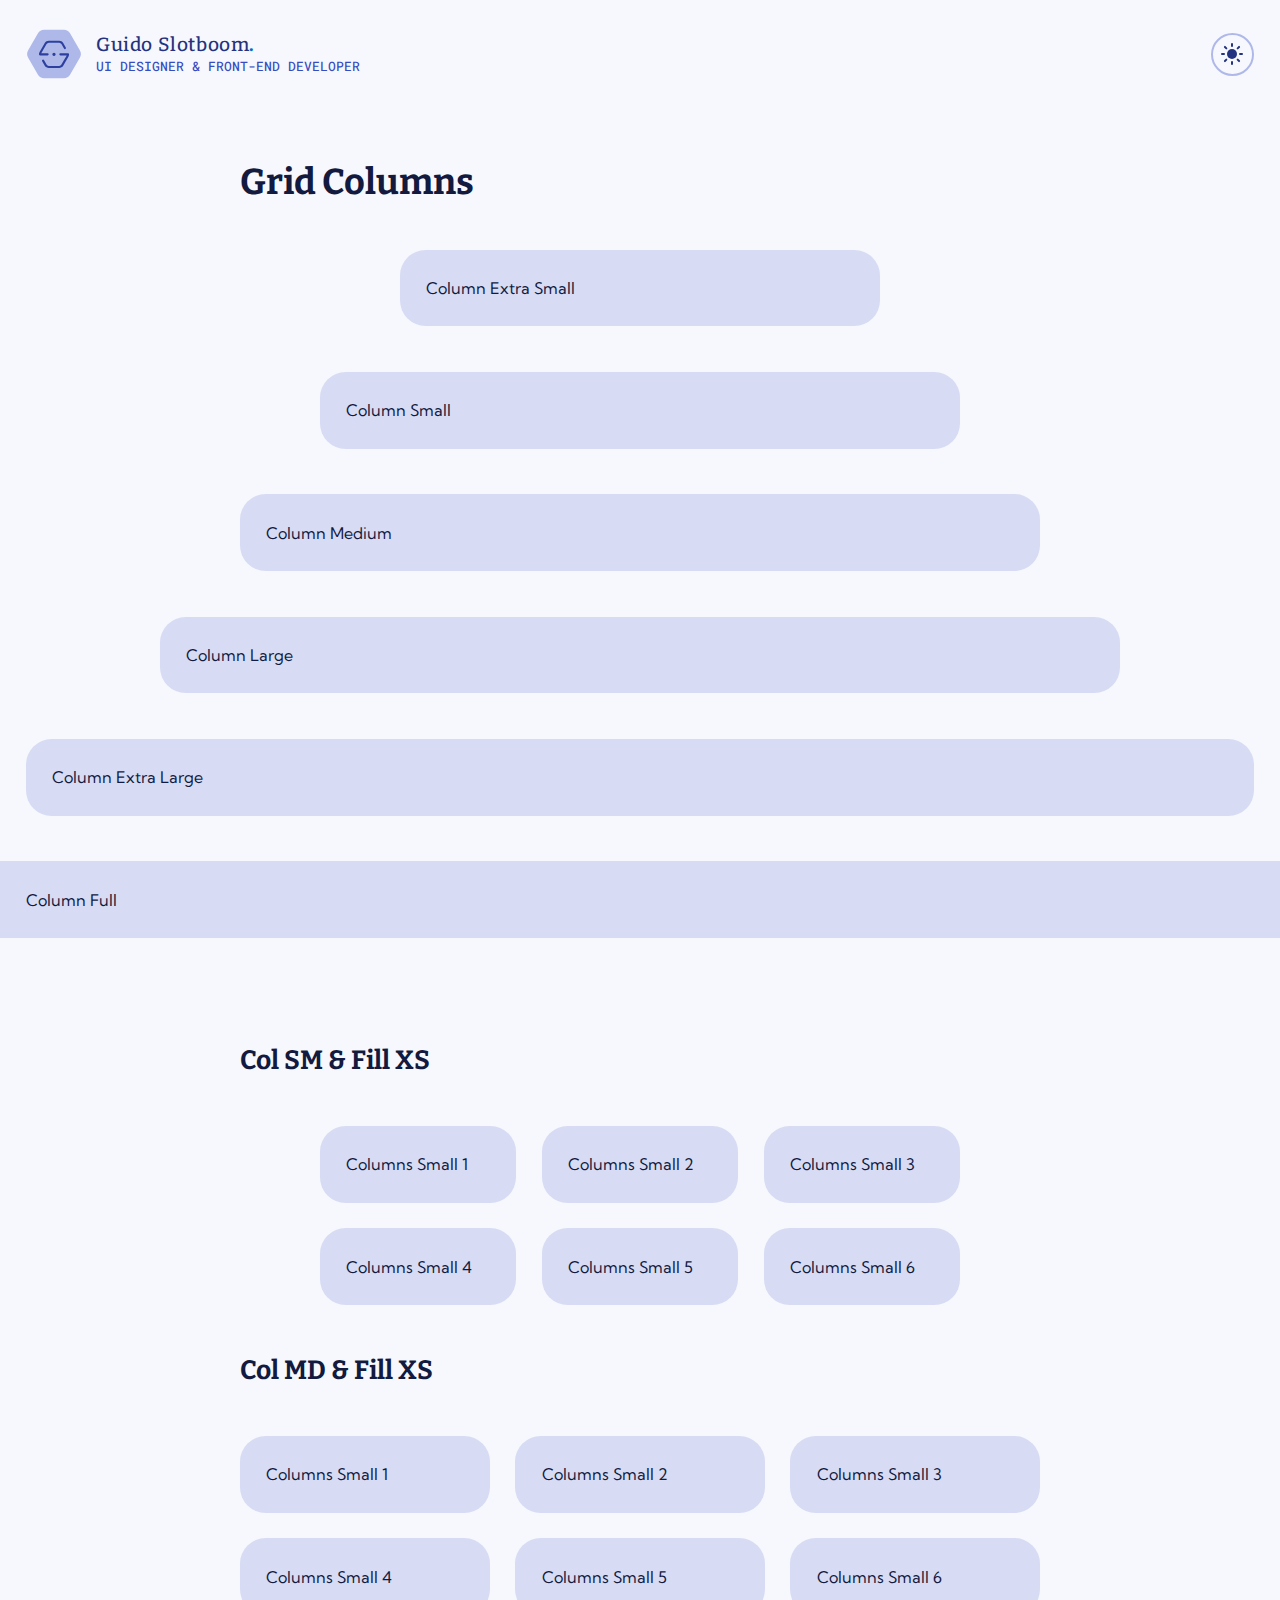
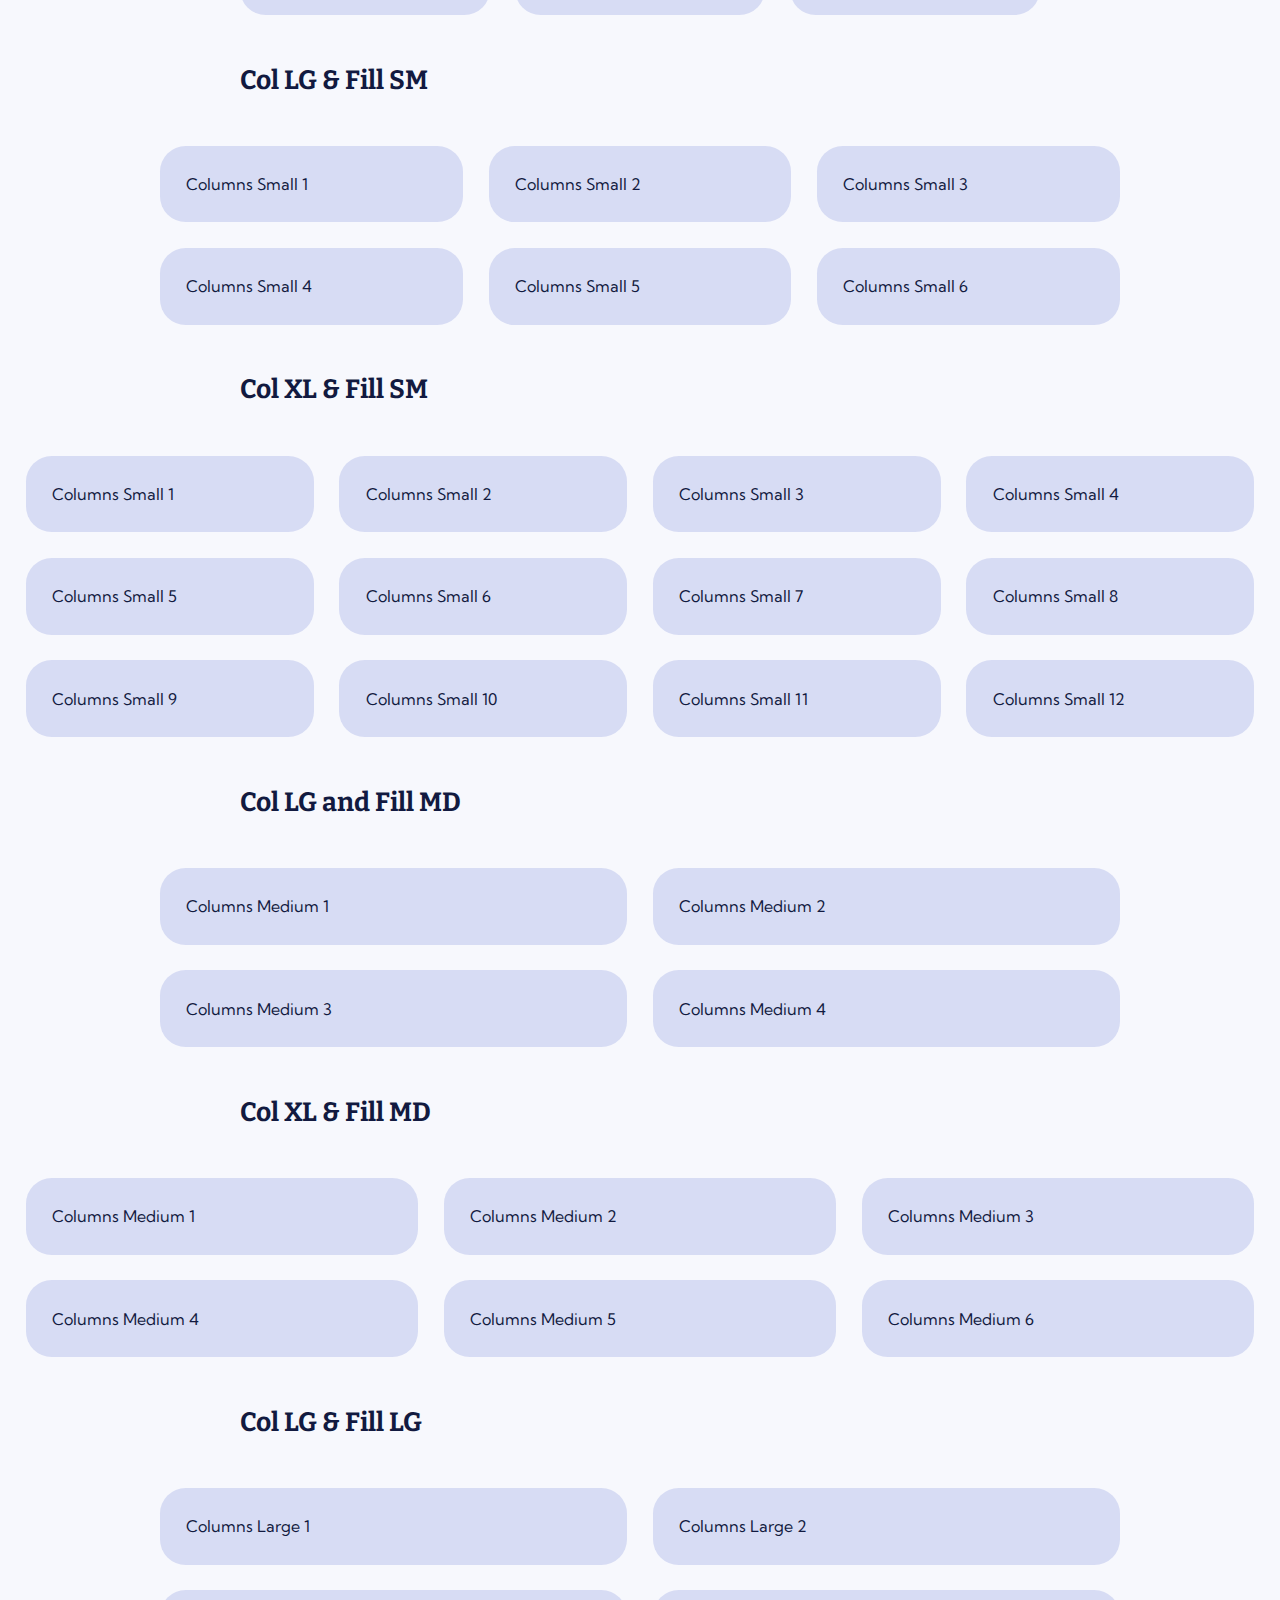
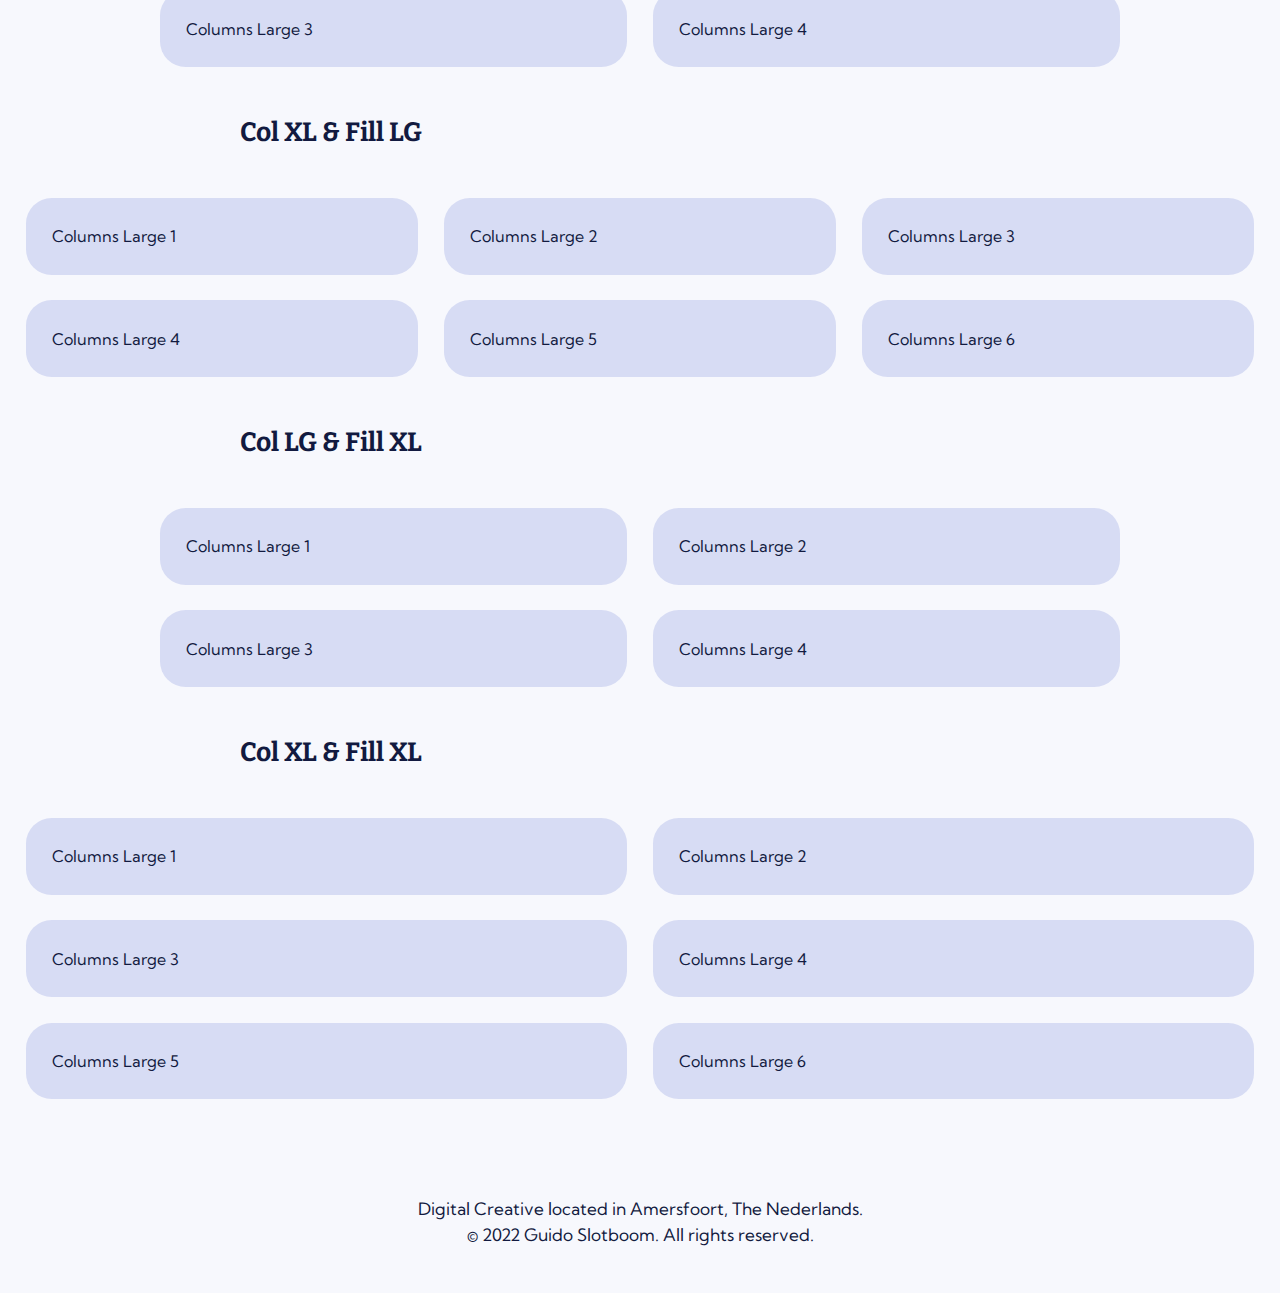
==== commit 432e14bc: "Adding the theme toggle on the columns page" ====
--- a/columns.html
+++ b/columns.html
@@ -30,7 +30,28 @@
                         <span>UI Designer &amp; Front-end Developer</span>
                     </div>
                 </a>
-                <button class="button text-sm" id="theme-toggle" title="Toggle between theme" aria-label="auto">Toggle</button>
+                <button id="theme-toggle" class="button" title="Toggle between theme" aria-label="auto">
+                    <span>
+                        <svg class="theme-icon" width="24" height="24" viewBox="0 0 24 24" fill="none" xmlns="http://www.w3.org/2000/svg">
+                            <rect width="24" height="24" fill=""/>
+                            <mask class="moon" id="moon-mask">
+                                <rect x="0" y="0" width="100%" height="100%" fill="white"></rect>
+                                <circle class="eclipse" cx="22" cy="11" r="5" fill="black"></circle>
+                              </mask>
+                            <circle class="sun-and-moon" cx="12" cy="12" r="5" mask="url(#moon-mask)"></circle>
+                            <g class="sunbeams">
+                                <path d="M12 2V4"/>
+                                <path d="M12 20V22"/>
+                                <path d="M22 12H20"/>
+                                <path d="M4 12H2"/>
+                                <path d="M19.071 4.92893L17.6568 6.34314"/>
+                                <path d="M6.34314 17.6569L4.92893 19.0711"/>
+                                <path d="M19.0711 19.0711L17.6569 17.6569"/>
+                                <path d="M6.34311 6.34314L4.92889 4.92893"/>
+                            </g>
+                        </svg> 
+                    </span>                       
+                </button>
             </div>
         </div>
     </header>
--- a/assets/css/theme.css
+++ b/assets/css/theme.css
@@ -4,10 +4,9 @@
 
         /*** Colors ***/
 
-        --hue-primary: 240;
+        --hue-primary: 230;
         --hue-secondary: 208;
-        --hue-accent: 176;
-        --saturation-primary: 60%;
+        --saturation-primary: 56%;
         --saturation: 100%;
 
         --white: 0, 0%, 100%;
@@ -79,13 +78,14 @@
 
         /*** Color HSL Values ***/
 
+        --hue-accent: 176;
         --lightness: 100%;
 
         /*** Color Scheme ***/
 
         --theme-base: hsl(var(--hue-primary), var(--saturation-primary), 8%);
         --theme-subtle: hsl(var(--hue-primary), var(--saturation-primary), 12%);
-        --theme-foreground: hsl(var(--hue-primary), var(--saturation-primary), 16%);
+        --theme-foreground: hsl(var(--hue-primary), var(--saturation-primary), 18%);
         --theme-contrast: hsl(var(--hue-primary), var(--saturation-primary), 96%);
 
         /*** Primary Color ***/
@@ -95,7 +95,7 @@
         --primary-30: hsl(var(--hue-primary), var(--saturation-primary), 76%);
         --primary-40: hsl(var(--hue-primary), var(--saturation-primary), 48%);
         --primary-50: hsl(var(--hue-primary), var(--saturation-primary), 36%);
-        --primary-60: hsl(var(--hue-primary), var(--saturation-primary), 24%);
+        --primary-60: hsl(var(--hue-primary), var(--saturation-primary), 28%);
 
         /*** Secondary Color ***/
 
@@ -105,43 +105,44 @@
 
         /*** Accent Color ***/
 
-        --accent-10: hsl(var(--hue-accent), var(--saturation), 76%);
-        --accent-20: hsl(var(--hue-accent), var(--saturation), 48%);
-        --accent-30: hsl(var(--hue-accent), var(--saturation), 36%);
+        --accent-10: hsl(var(--hue-accent), var(--saturation), 88%);
+        --accent-20: hsl(var(--hue-accent), var(--saturation), 64%);
+        --accent-30: hsl(var(--hue-accent), var(--saturation), 48%);
     }
 
     :root[data-theme="light"] {
 
         /*** Color HSL Values ***/
 
+        --hue-accent: 120;
         --lightness: 0%;
 
         /*** Color Scheme ***/
 
         --theme-base: hsl(var(--hue-primary), var(--saturation-primary), 98%);
-        --theme-subtle: hsl(var(--hue-primary), var(--saturation-primary), 96%);
-        --theme-foreground: hsl(var(--hue-primary), var(--saturation-primary), 93%);
+        --theme-subtle: hsl(var(--hue-primary), var(--saturation-primary), 95%);
+        --theme-foreground: hsl(var(--hue-primary), var(--saturation-primary), 90%);
         --theme-contrast: hsl(var(--hue-primary), var(--saturation-primary), 16%);
 
         /*** Primary Color ***/
 
         --primary-10: hsl(var(--hue-primary), var(--saturation-primary), 32%);
         --primary-20: hsl(var(--hue-primary), var(--saturation-primary), 40%);
-        --primary-30: hsl(var(--hue-primary), var(--saturation-primary), 56%);
-        --primary-40: hsl(var(--hue-primary), var(--saturation-primary), 76%);
-        --primary-50: hsl(var(--hue-primary), var(--saturation-primary), 84%);
-        --primary-60: hsl(var(--hue-primary), var(--saturation-primary), 90%);
+        --primary-30: hsl(var(--hue-primary), var(--saturation-primary), 48%);
+        --primary-40: hsl(var(--hue-primary), var(--saturation-primary), 68%);
+        --primary-50: hsl(var(--hue-primary), var(--saturation-primary), 76%);
+        --primary-60: hsl(var(--hue-primary), var(--saturation-primary), 80%);
 
         /*** Secondary Color ***/
 
-        --secondary-10: hsl(var(--hue-secondary), var(--saturation), 40%);
-        --secondary-20: hsl(var(--hue-secondary), var(--saturation), 48%);
-        --secondary-30: hsl(var(--hue-secondary), var(--saturation), 56%);
+        --secondary-10: hsl(var(--hue-secondary), var(--saturation), 32%);
+        --secondary-20: hsl(var(--hue-secondary), var(--saturation), 40%);
+        --secondary-30: hsl(var(--hue-secondary), var(--saturation), 48%);
 
         /*** Accent Color ***/
 
-        --accent-10: hsl(var(--hue-accent), var(--saturation), 20%);
-        --accent-20: hsl(var(--hue-accent), var(--saturation), 28%);
-        --accent-30: hsl(var(--hue-accent), var(--saturation), 32%);
+        --accent-10: hsl(var(--hue-accent), var(--saturation), 8%);
+        --accent-20: hsl(var(--hue-accent), var(--saturation), 20%);
+        --accent-30: hsl(var(--hue-accent), var(--saturation), 28%);
     }
 }--- a/assets/css/style.css
+++ b/assets/css/style.css
@@ -367,24 +367,24 @@
     /*** Button Color Default ***/
 
     .button {
-        border-color: var(--primary-50);
-        color: var(--primary-30);
+        border-color: var(--primary-60);
+        color: var(--primary-10);
     }
 
     .button:hover {
+        --button-background: var(--primary-60);
+        background-color: transparent;
+        border-color: var(--primary-60);
+        color: var(--theme-contrast);
+    }
+
+    .button:active {
         --button-background: var(--primary-50);
         background-color: transparent;
         border-color: var(--primary-50);
         color: var(--theme-contrast);
     }
 
-    .button:active {
-        --button-background: var(--primary-40);
-        background-color: transparent;
-        border-color: var(--primary-40);
-        color: var(--theme-contrast);
-    }
-
     /*** Button Color Primary ***/
 
     .button.color-primary {
@@ -393,27 +393,27 @@
     }
 
     .button.color-primary:hover {
+        --button-background: var(--primary-30);
+        border-color: var(--primary-30);
+        color: var(--theme-base);
+    }
+
+    .button.color-primary:active {
         --button-background: var(--primary-10);
         border-color: var(--primary-10);
         color: var(--theme-base);
     }
 
-    .button.color-primary:active {
-        --button-background: var(--theme-contrast);
-        border-color: var(--theme-contrast);
-        color: var(--theme-base);
-    }
-
     /*** Button Color Accent ***/
 
     .button.color-accent {
-        border-color: var(--accent-20);
-        color: var(--accent-10);
+        border-color: var(--accent-30);
+        color: var(--accent-20);
     }
 
     .button.color-accent:hover {
-        --button-background: var(--accent-20);
-        border-color: var(--accent-20);
+        --button-background: var(--accent-30);
+        border-color: var(--accent-30);
         color: var(--theme-base);
     }
 
@@ -666,15 +666,21 @@
         scroll-snap-stop: always;
     }
 
-    .scroll-showcases {
+    #showcases .scroll-snap-items {
         gap: var(--adapt-size-sm);
         padding-inline: var(--adapt-size-sm);
         padding-block-end: var(--adapt-size-sm);
         scroll-padding-inline: var(--adapt-size-sm);
     }
 
-    .scroll-showcases > * {
+    #showcases .scroll-snap-items > * {
         inline-size: min(480px,100%);
+    }
+
+    .scroll-snap-nav {
+        display: flex;
+        justify-content: center;
+        margin-top: var(--equal-size-xs);
     }
 
     /*** Tabs ***/
@@ -846,7 +852,7 @@
 
     .dock {
         background-color: var(--primary-60);
-        border: 1px solid hsla(0, 0%, var(--contrastness), 0.05);
+        border: 1px solid hsla(0, 0%, var(--lightness), 0.05);
         border-radius: var(--respon-size-2xs);
         display: inline-flex;
         gap: var(--respon-size-4xs);
@@ -1085,6 +1091,51 @@
         transition-property: all;
         transition-timing-function: var(--timing-function);
     }
+
+    /*** Theme Toggle Icon ***/
+
+    #theme-toggle.button {
+        padding: var(--respon-size-5xs);
+    }
+
+    .theme-icon :is( .sun-and-moon, .sunbeams) {
+        transform-origin: center center;
+    }
+
+    .theme-icon :is( .sun-and-moon, .eclipse) {
+        transition: transform var(--duration-5) ease-in-out;
+    }
+
+    .theme-icon .sun-and-moon {
+        fill: currentColor;
+    }
+
+    .theme-icon .sunbeams {
+        transition: transform var(--duration-5) ease-in-out, opacity var(--duration-5) ease-in-out;
+    }
+
+    .sunbeams path {
+        stroke: currentColor;
+        stroke-width: 2;
+        stroke-linecap: round;
+    }
+
+    [aria-label="dark"] .eclipse {
+        transform: translate(-6px, 0px);
+    }
+
+    [aria-label="dark"] .sun-and-moon {
+        transform: scale(2);
+    }
+
+    [aria-label="dark"] .sunbeams {
+        opacity: 0;
+        transform: rotateZ(-45deg);
+    }
+
+    [aria-label="light"] .sunbeams {
+        opacity: 1;
+    }
 }
 
 @layer utilities {
